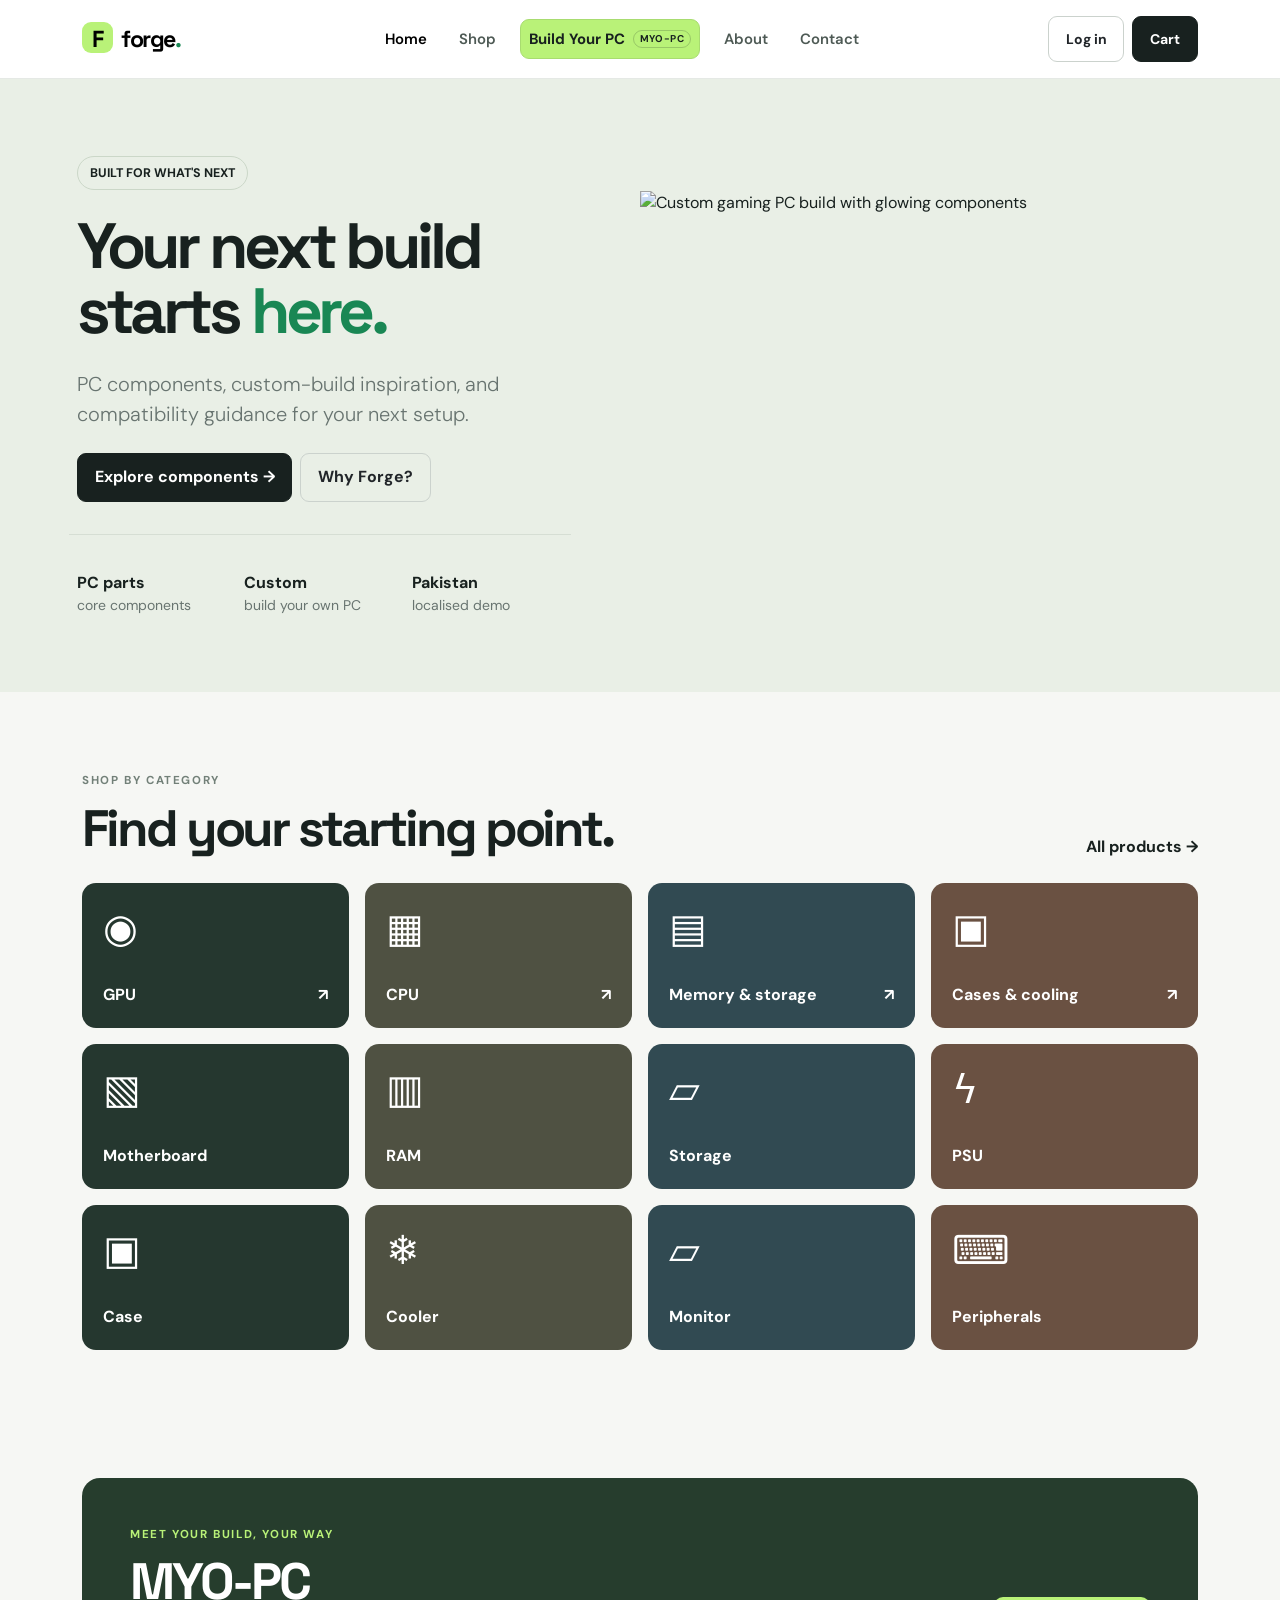
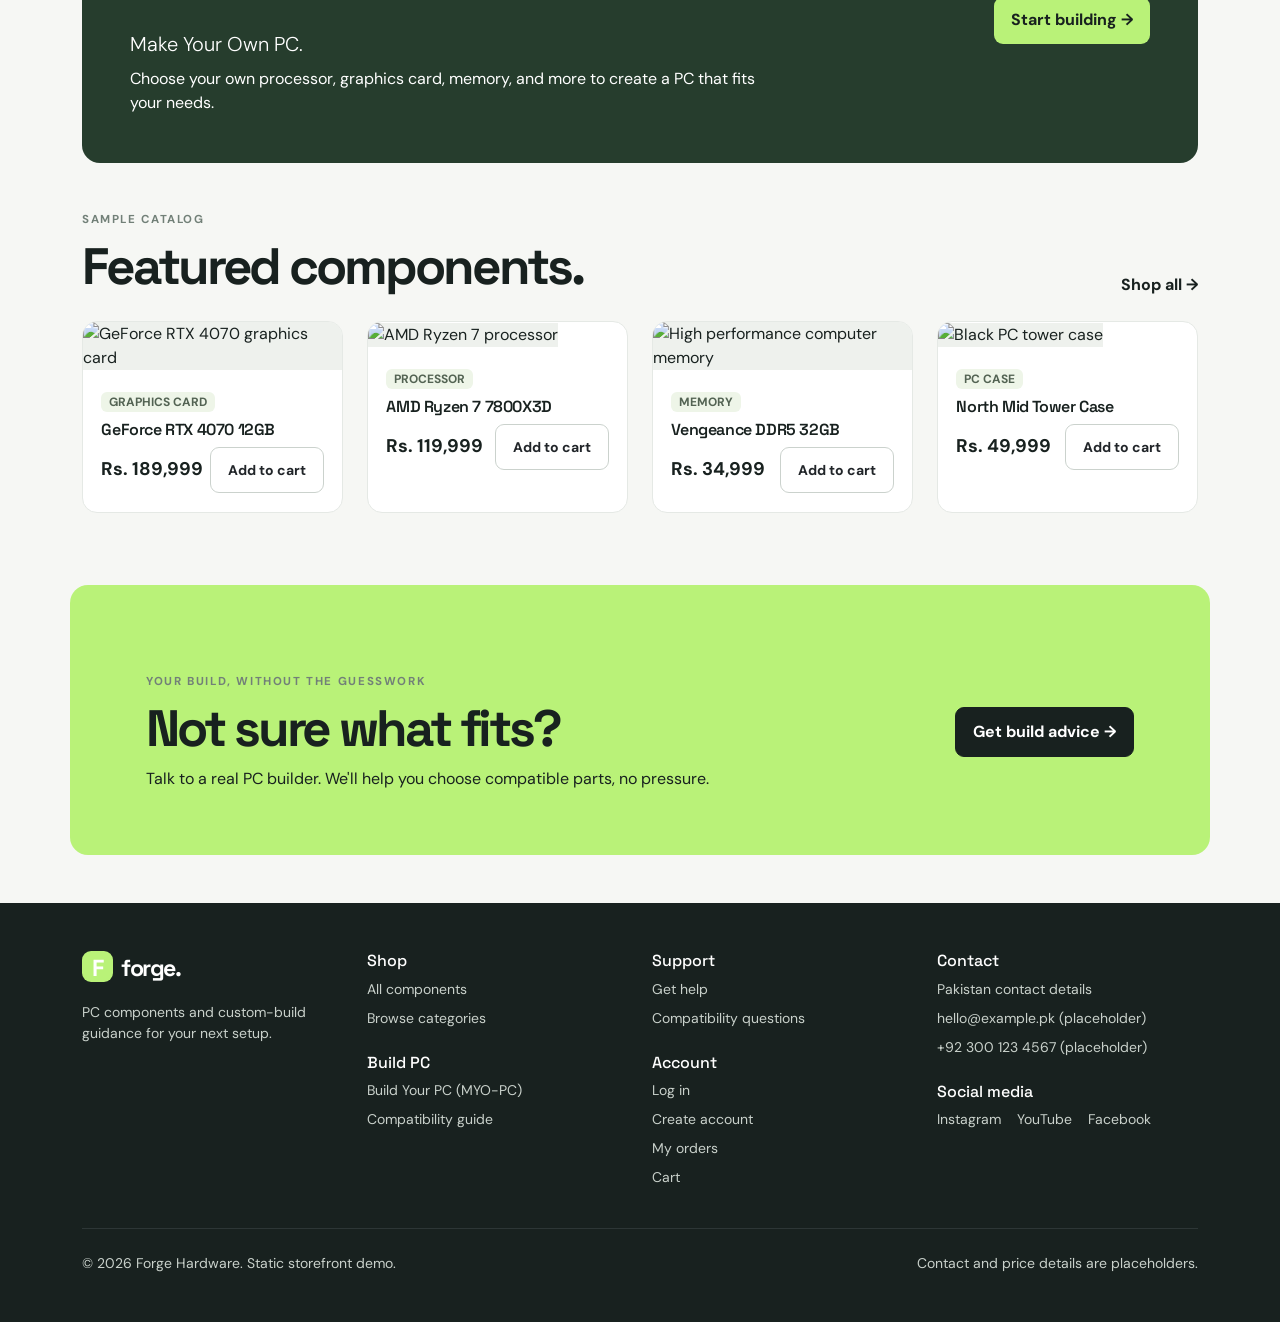
==== index.html @ fdbded04 "Initial commit" ====
<!doctype html>
<html lang="en-PK">
  <head>
    <meta charset="utf-8" />
    <meta name="viewport" content="width=device-width, initial-scale=1" />
    <title>Forge — Build your next</title>
    <link
      href="https://cdn.jsdelivr.net/npm/bootstrap@5.3.3/dist/css/bootstrap.min.css"
      rel="stylesheet"
    />
    <link rel="stylesheet" href="style.css" />
  </head>

  <body>
    <!--    NAVBAR SECTION     -->
    <nav class="navbar navbar-expand-lg sticky-top">
      <div class="container py-2">
        <a class="navbar-brand" href="index.html"
          ><span class="brand-mark">F</span>forge<span class="text-success"
            >.</span
          ></a
        >
        <button
          class="navbar-toggler"
          type="button"
          data-bs-toggle="collapse"
          data-bs-target="#mainNav"
          aria-controls="mainNav"
          aria-expanded="false"
          aria-label="Toggle navigation"
        >
          <span class="navbar-toggler-icon"></span>
        </button>
        <div class="collapse navbar-collapse" id="mainNav">
          <ul class="navbar-nav mx-auto gap-lg-3 align-items-lg-center">
            <li class="nav-item">
              <a class="nav-link active" href="index.html" aria-current="page"
                >Home</a
              >
            </li>
            <li class="nav-item">
              <a class="nav-link" href="products.html">Shop</a>
            </li>
            <li class="nav-item">
              <a class="nav-link builder-nav" href="myo-pc.html"
                ><span>Build Your PC</span
                ><span class="builder-nav-tag">MYO-PC</span></a
              >
            </li>
            <li class="nav-item">
              <a class="nav-link" href="about.html">About</a>
            </li>
            <li class="nav-item">
              <a class="nav-link" href="contact.html">Contact</a>
            </li>
          </ul>
          <div class="d-flex align-items-center gap-2 mt-3 mt-lg-0">
            <a class="btn btn-outline-dark btn-sm" href="login.html">Log in</a>
            <a class="btn btn-dark btn-sm" href="cart.html">Cart</a>
          </div>
        </div>
      </div>
    </nav>

    <!--    MAIN SECTION     -->
    <main>
      <!-- Main content: featured products, categories, and store promotions. -->
      <section class="hero">
        <div class="container-fluid px-0">
          <div class="row g-0 align-items-center">
            <div class="col-lg-6 hero-copy">
              <span class="hero-tag mb-4">BUILT FOR WHAT'S NEXT</span>
              <h1 class="display-title mb-4">
                Your next build<br />starts
                <span class="text-success">here.</span>
              </h1>
              <p class="lead muted mb-4">
                PC components, custom-build inspiration, and compatibility
                guidance for your next setup.
              </p>
              <div class="d-flex gap-2 flex-wrap mb-5">
                <a class="btn btn-dark" href="products.html"
                  >Explore components <span aria-hidden="true">→</span></a
                ><a class="btn btn-outline-dark" href="about.html"
                  >Why Forge?</a
                >
              </div>
              <div class="row stat-line g-3">
                <div class="col-4">
                  <strong>PC parts</strong>
                  <div class="small muted">core components</div>
                </div>
                <div class="col-4">
                  <strong>Custom</strong>
                  <div class="small muted">build your own PC</div>
                </div>
                <div class="col-4">
                  <strong>Pakistan</strong>
                  <div class="small muted">localised demo</div>
                </div>
              </div>
            </div>
            <div class="col-lg-6">
              <img
                class="hero-image"
                src="https://images.unsplash.com/photo-1587202372775-e229f172b9d7?auto=format&fit=crop&w=1500&q=85"
                alt="Custom gaming PC build with glowing components"
              />
            </div>
          </div>
        </div>
      </section>
      <section class="section-space">
        <div class="container">
          <div class="d-flex justify-content-between align-items-end mb-4">
            <div>
              <div class="eyebrow mb-2">SHOP BY CATEGORY</div>
              <h2 class="page-heading mb-0">Find your starting point.</h2>
            </div>
            <a class="d-none d-md-inline fw-bold" href="products.html"
              >All products →</a
            >
          </div>
          <div class="row g-3">
            <div class="col-6 col-lg-3">
              <a class="category-tile" href="products.html#categories"
                ><span class="display-6">◉</span
                ><span class="fw-bold"
                  >GPU <span class="float-end">↗</span></span
                ></a
              >
            </div>
            <div class="col-6 col-lg-3">
              <a class="category-tile" href="products.html#categories"
                ><span class="display-6">▦</span
                ><span class="fw-bold"
                  >CPU <span class="float-end">↗</span></span
                ></a
              >
            </div>
            <div class="col-6 col-lg-3">
              <a class="category-tile" href="products.html#categories"
                ><span class="display-6">▤</span
                ><span class="fw-bold"
                  >Memory & storage <span class="float-end">↗</span></span
                ></a
              >
            </div>
            <div class="col-6 col-lg-3">
              <a class="category-tile" href="products.html#categories"
                ><span class="display-6">▣</span
                ><span class="fw-bold"
                  >Cases & cooling <span class="float-end">↗</span></span
                ></a
              >
            </div>
            <div class="col-6 col-lg-3">
              <a class="category-tile" href="products.html#categories">
                <span class="display-6">▧</span>
                <span class="fw-bold">Motherboard</span>
              </a>
            </div>
            <div class="col-6 col-lg-3">
              <a class="category-tile" href="products.html#categories">
                <span class="display-6">▥</span>
                <span class="fw-bold">RAM</span>
              </a>
            </div>
            <div class="col-6 col-lg-3">
              <a class="category-tile" href="products.html#categories">
                <span class="display-6">▱</span>
                <span class="fw-bold">Storage</span>
              </a>
            </div>
            <div class="col-6 col-lg-3">
              <a class="category-tile" href="products.html#categories">
                <span class="display-6">ϟ</span>
                <span class="fw-bold">PSU</span>
              </a>
            </div>
            <div class="col-6 col-lg-3">
              <a class="category-tile" href="products.html#categories">
                <span class="display-6">▣</span>
                <span class="fw-bold">Case</span>
              </a>
            </div>
            <div class="col-6 col-lg-3">
              <a class="category-tile" href="products.html#categories">
                <span class="display-6">❄</span>
                <span class="fw-bold">Cooler</span>
              </a>
            </div>
            <div class="col-6 col-lg-3">
              <a class="category-tile" href="products.html#categories">
                <span class="display-6">▱</span>
                <span class="fw-bold">Monitor</span>
              </a>
            </div>
            <div class="col-6 col-lg-3">
              <a class="category-tile" href="products.html#categories">
                <span class="display-6">⌨</span>
                <span class="fw-bold">Peripherals</span>
              </a>
            </div>
          </div>
        </div>
      </section>
      <section class="section-tight">
        <div class="container">
          <div class="myo-banner row g-0 align-items-center">
            <div class="col-lg-8 p-4 p-lg-5">
              <span class="eyebrow mb-2 d-block"
                >MEET YOUR BUILD, YOUR WAY</span
              >
              <h2 class="page-heading mb-3">MYO-PC</h2>
              <p class="lead mb-2">Make Your Own PC.</p>
              <p class="mb-0">
                Choose your own processor, graphics card, memory, and more to
                create a PC that fits your needs.
              </p>
            </div>
            <div class="col-lg-4 p-4 p-lg-5 text-lg-end">
              <a class="btn btn-lime" href="myo-pc.html"
                >Start building <span aria-hidden="true">→</span></a
              >
            </div>
          </div>
        </div>
      </section>
      <section class="pb-5">
        <div class="container">
          <div class="d-flex justify-content-between align-items-end mb-4">
            <div>
              <div class="eyebrow mb-2">SAMPLE CATALOG</div>
              <h2 class="page-heading mb-0">Featured components.</h2>
            </div>
            <a class="d-none d-md-inline fw-bold" href="products.html"
              >Shop all →</a
            >
          </div>
          <div class="row g-4">
            <div class="col-sm-6 col-lg-3">
              <article class="product-card">
                <a href="product-details.html"
                  ><img
                    class="product-image"
                    src="https://images.unsplash.com/photo-1591488320449-011701bb6704?auto=format&fit=crop&w=900&q=80"
                    alt="GeForce RTX 4070 graphics card"
                /></a>
                <div class="product-body">
                  <span class="badge badge-soft mb-2">GRAPHICS CARD</span
                  ><a href="product-details.html"
                    ><h3 class="h6 product-title">GeForce RTX 4070 12GB</h3></a
                  >
                  <div
                    class="d-flex justify-content-between align-items-center"
                  >
                    <span class="price">Rs. 189,999</span
                    ><a class="btn btn-sm btn-outline-dark" href="cart.html"
                      >Add to cart</a
                    >
                  </div>
                </div>
              </article>
            </div>
            <div class="col-sm-6 col-lg-3">
              <article class="product-card">
                <a href="product-details.html"
                  ><img
                    class="product-image"
                    src="https://images.unsplash.com/photo-1555617981-dac3880eac6e?auto=format&fit=crop&w=900&q=80"
                    alt="AMD Ryzen 7 processor"
                /></a>
                <div class="product-body">
                  <span class="badge badge-soft mb-2">PROCESSOR</span
                  ><a href="product-details.html"
                    ><h3 class="h6 product-title">AMD Ryzen 7 7800X3D</h3></a
                  >
                  <div
                    class="d-flex justify-content-between align-items-center"
                  >
                    <span class="price">Rs. 119,999</span
                    ><a class="btn btn-sm btn-outline-dark" href="cart.html"
                      >Add to cart</a
                    >
                  </div>
                </div>
              </article>
            </div>
            <div class="col-sm-6 col-lg-3">
              <article class="product-card">
                <a href="product-details.html"
                  ><img
                    class="product-image"
                    src="https://images.unsplash.com/photo-1562976540-1502c2145186?auto=format&fit=crop&w=900&q=80"
                    alt="High performance computer memory"
                /></a>
                <div class="product-body">
                  <span class="badge badge-soft mb-2">MEMORY</span
                  ><a href="product-details.html"
                    ><h3 class="h6 product-title">Vengeance DDR5 32GB</h3></a
                  >
                  <div
                    class="d-flex justify-content-between align-items-center"
                  >
                    <span class="price">Rs. 34,999</span
                    ><a class="btn btn-sm btn-outline-dark" href="cart.html"
                      >Add to cart</a
                    >
                  </div>
                </div>
              </article>
            </div>
            <div class="col-sm-6 col-lg-3">
              <article class="product-card">
                <a href="product-details.html"
                  ><img
                    class="product-image"
                    src="https://images.unsplash.com/photo-1587202372634-32705e3bf49c?auto=format&fit=crop&w=900&q=80"
                    alt="Black PC tower case"
                /></a>
                <div class="product-body">
                  <span class="badge badge-soft mb-2">PC CASE</span
                  ><a href="product-details.html"
                    ><h3 class="h6 product-title">North Mid Tower Case</h3></a
                  >
                  <div
                    class="d-flex justify-content-between align-items-center"
                  >
                    <span class="price">Rs. 49,999</span
                    ><a class="btn btn-sm btn-outline-dark" href="cart.html"
                      >Add to cart</a
                    >
                  </div>
                </div>
              </article>
            </div>
          </div>
        </div>
      </section>
      <section class="section-tight">
        <div class="container">
          <div class="promo-banner row align-items-center g-4">
            <div class="col-lg-8">
              <div class="eyebrow mb-2">YOUR BUILD, WITHOUT THE GUESSWORK</div>
              <h2 class="page-heading mb-2">Not sure what fits?</h2>
              <p class="mb-0">
                Talk to a real PC builder. We'll help you choose compatible
                parts, no pressure.
              </p>
            </div>
            <div class="col-lg-4 text-lg-end">
              <a class="btn btn-dark" href="contact.html">Get build advice →</a>
            </div>
          </div>
        </div>
      </section>
    </main>

    <!--    FOOTER SECTION   -->
    <footer class="footer mt-auto">
      <div class="container py-5">
        <div class="row g-4">
          <div class="col-md-6 col-lg-3">
            <a class="navbar-brand text-white" href="index.html"
              ><span class="brand-mark">F</span>forge.</a
            >
            <p class="small mt-3 mb-0">
              PC components and custom-build guidance for your next setup.
            </p>
          </div>
          <div class="col-6 col-md-6 col-lg-3">
            <h2 class="h6 text-white">Shop</h2>
            <ul class="list-unstyled d-grid gap-2 small">
              <li><a href="products.html">All components</a></li>
              <li><a href="products.html#categories">Browse categories</a></li>
            </ul>
            <h2 class="h6 text-white mt-4">Build PC</h2>
            <ul class="list-unstyled d-grid gap-2 small">
              <li><a href="myo-pc.html">Build Your PC (MYO-PC)</a></li>
              <li>
                <a href="myo-pc.html#compatibility-guide"
                  >Compatibility guide</a
                >
              </li>
            </ul>
          </div>
          <div class="col-6 col-md-6 col-lg-3">
            <h2 class="h6 text-white">Support</h2>
            <ul class="list-unstyled d-grid gap-2 small">
              <li><a href="contact.html">Get help</a></li>
              <li><a href="contact.html">Compatibility questions</a></li>
            </ul>
            <h2 class="h6 text-white mt-4">Account</h2>
            <ul class="list-unstyled d-grid gap-2 small">
              <li><a href="login.html">Log in</a></li>
              <li><a href="signup.html">Create account</a></li>
              <li><a href="orders.html">My orders</a></li>
              <li><a href="cart.html">Cart</a></li>
            </ul>
          </div>
          <div class="col-6 col-md-6 col-lg-3">
            <h2 class="h6 text-white">Contact</h2>
            <ul class="list-unstyled d-grid gap-2 small">
              <li><a href="contact.html">Pakistan contact details</a></li>
              <li>
                <a href="mailto:hello@example.pk"
                  >hello@example.pk (placeholder)</a
                >
              </li>
              <li>
                <a href="tel:+923001234567">+92 300 123 4567 (placeholder)</a>
              </li>
            </ul>
            <h2 class="h6 text-white mt-4">Social media</h2>
            <ul class="list-unstyled d-flex flex-wrap gap-3 small">
              <li>
                <a
                  href="https://www.instagram.com/"
                  target="_blank"
                  rel="noopener noreferrer"
                  >Instagram</a
                >
              </li>
              <li>
                <a
                  href="https://www.youtube.com/"
                  target="_blank"
                  rel="noopener noreferrer"
                  >YouTube</a
                >
              </li>
              <li>
                <a
                  href="https://www.facebook.com/"
                  target="_blank"
                  rel="noopener noreferrer"
                  >Facebook</a
                >
              </li>
            </ul>
          </div>
        </div>
        <hr class="border-secondary my-4" />
        <div class="d-flex justify-content-between flex-wrap gap-2 small">
          <span>&copy; 2026 Forge Hardware. Static storefront demo.</span
          ><span>Contact and price details are placeholders.</span>
        </div>
      </div>
    </footer>
    <script src="https://cdn.jsdelivr.net/npm/bootstrap@5.3.3/dist/js/bootstrap.bundle.min.js"></script>
  </body>
</html>
---- style.css ----
/* Shared design tokens and reusable styles for all storefront pages. */
@import url("https://fonts.googleapis.com/css2?family=DM+Sans:wght@400;500;600;700&family=Space+Grotesk:wght@500;600;700&display=swap");

:root {
  --ink: #18211f;
  --muted: #687470;
  --paper: #f6f7f4;
  --line: #e5e9e5;
  --green: #b9f278;
  --green-dark: #263d2d;
}

* {
  box-sizing: border-box;
}
body {
  background: var(--paper);
  color: var(--ink);
  font-family: "DM Sans", sans-serif;
}
h1,
h2,
h3,
h4,
h5,
.brand-name {
  font-family: "Space Grotesk", sans-serif;
}
a {
  color: inherit;
  text-decoration: none;
}
.navbar {
  background: #fff;
  border-bottom: 1px solid var(--line);
}
.navbar-brand {
  font-family: "Space Grotesk", sans-serif;
  font-weight: 700;
  letter-spacing: -0.06em;
  font-size: 1.45rem;
}
.brand-mark {
  display: inline-grid;
  place-items: center;
  width: 31px;
  height: 31px;
  margin-right: 8px;
  border-radius: 9px;
  background: var(--green);
  letter-spacing: 0;
}
.nav-link {
  color: #4e5a55;
  font-weight: 600;
  font-size: 0.93rem;
}
.nav-link:hover,
.nav-link.active {
  color: #111b16;
}
.builder-nav {
  display: inline-flex;
  align-items: center;
  gap: 0.45rem;
  border: 1px solid #a8dc70;
  border-radius: 9px;
  background: var(--green);
  color: var(--ink);
  font-weight: 700;
}
.builder-nav:hover,
.builder-nav.active {
  background: #a9e968;
  color: var(--ink);
}
.builder-nav-tag {
  border: 1px solid rgba(24, 33, 31, 0.2);
  border-radius: 20px;
  padding: 0.05rem 0.38rem;
  font-size: 0.62rem;
  letter-spacing: 0.04em;
}
.btn {
  border-radius: 9px;
  font-weight: 700;
  padding: 0.72rem 1.05rem;
}
.btn-dark {
  background: var(--ink);
  border-color: var(--ink);
}
.btn-dark:hover {
  background: #2d3b35;
  border-color: #2d3b35;
}
.btn-lime {
  background: var(--green);
  color: var(--ink);
  border: 0;
}
.btn-lime:hover {
  background: #a9e968;
  color: var(--ink);
}
.btn-outline-dark {
  border-color: #cbd2cd;
}
.eyebrow {
  text-transform: uppercase;
  letter-spacing: 0.14em;
  font-size: 0.72rem;
  font-weight: 700;
  color: #728078;
}
.display-title {
  font-size: clamp(2.5rem, 5vw, 4.6rem);
  line-height: 1.02;
  letter-spacing: -0.065em;
  font-weight: 700;
}
.page-heading {
  font-size: clamp(2.15rem, 4vw, 3.5rem);
  letter-spacing: -0.06em;
  font-weight: 700;
}
.hero {
  background: #e9efe6;
  overflow: hidden;
}
.hero-copy {
  padding: clamp(2.5rem, 6vw, 5.8rem);
}
.hero-image {
  width: 100%;
  height: 100%;
  min-height: 390px;
  object-fit: cover;
}
.hero-tag {
  display: inline-block;
  border: 1px solid #cbd7c8;
  border-radius: 30px;
  padding: 0.42rem 0.75rem;
  font-size: 0.78rem;
  font-weight: 700;
}
.stat-line {
  border-top: 1px solid #d6ded4;
  padding-top: 1.25rem;
}
.section-space {
  padding-top: 5rem;
  padding-bottom: 5rem;
}
.section-tight {
  padding-top: 3rem;
  padding-bottom: 3rem;
}
.product-card,
.surface-card {
  background: #fff;
  border: 1px solid var(--line);
  border-radius: 15px;
  overflow: hidden;
  height: 100%;
}
.product-image {
  width: 100%;
  aspect-ratio: 1.28 / 1;
  object-fit: cover;
  background: #eef1ed;
}
.product-body {
  padding: 1.15rem;
}
.product-title {
  font-family: "Space Grotesk", sans-serif;
  font-weight: 600;
  letter-spacing: -0.025em;
}
.price {
  font-weight: 700;
  font-size: 1.15rem;
}
.old-price {
  color: #8b9690;
  text-decoration: line-through;
  font-size: 0.88rem;
}
.badge-soft {
  color: #536353;
  background: #eef5e8;
  font-weight: 700;
}
.category-tile {
  min-height: 145px;
  padding: 1.3rem;
  border-radius: 14px;
  color: #fff;
  background: #25372f;
  display: flex;
  flex-direction: column;
  justify-content: space-between;
}
.category-tile:hover {
  color: var(--green);
  transform: translateY(-2px);
  transition:
    transform 160ms ease,
    color 160ms ease;
}
.category-chip {
  display: inline-flex;
  align-items: center;
  border: 1px solid var(--line);
  border-radius: 999px;
  background: #fff;
  padding: 0.4rem 0.75rem;
  color: #44514a;
  font-size: 0.85rem;
  font-weight: 600;
}
.filter-panel {
  border: 1px solid var(--line);
  border-radius: 14px;
  background: #fff;
  padding: 1.1rem;
}
.row.g-3 > div:nth-child(4n + 2) .category-tile {
  background: #4f5142;
}
.row.g-3 > div:nth-child(4n + 3) .category-tile {
  background: #314a52;
}
.row.g-3 > div:nth-child(4n) .category-tile {
  background: #6a5142;
}
.promo-banner {
  background: var(--green);
  border-radius: 18px;
  padding: clamp(2rem, 5vw, 4rem);
}
.myo-banner {
  overflow: hidden;
  border-radius: 18px;
  color: #fff;
  background: var(--green-dark);
}
.myo-banner .eyebrow {
  color: var(--green);
}
.builder-card {
  padding: 1.5rem;
  border: 1px solid var(--line);
  border-radius: 14px;
  background: #fff;
}
.builder-number {
  display: grid;
  flex: 0 0 42px;
  width: 42px;
  height: 42px;
  place-items: center;
  border-radius: 12px;
  background: #eef5e8;
  color: var(--green-dark);
  font-weight: 700;
}
.builder-summary {
  position: static;
}
.builder-status {
  border: 1px solid var(--line);
  border-radius: 10px;
  background: #f7f8f5;
  padding: 0.85rem;
}
.compatibility-pair {
  display: flex;
  justify-content: space-between;
  align-items: center;
  gap: 0.5rem;
  border: 1px solid var(--line);
  border-radius: 8px;
  background: #fff;
  padding: 0.55rem 0.65rem;
}
.compatibility-pair span {
  color: #56763b;
  font-weight: 700;
}
.build-benefit {
  display: flex;
  align-items: center;
  gap: 0.85rem;
  margin: 1.25rem 0;
}
.footer {
  background: #18211f;
  color: #c9d1cb;
}
.footer a {
  color: #c9d1cb;
}
.footer a:hover {
  color: var(--green);
}
.form-control,
.form-select {
  min-height: 48px;
  border-color: #dce2dd;
  border-radius: 8px;
}
.form-control:focus,
.form-select:focus {
  border-color: #829d78;
  box-shadow: 0 0 0 0.2rem rgba(185, 242, 120, 0.24);
}
.form-label {
  font-weight: 600;
  font-size: 0.9rem;
}
.content-card {
  background: #fff;
  border: 1px solid var(--line);
  border-radius: 14px;
  padding: clamp(1.25rem, 3vw, 2rem);
}
.muted {
  color: var(--muted);
}
.icon-box {
  width: 44px;
  height: 44px;
  display: grid;
  place-items: center;
  background: #eef5e8;
  border-radius: 12px;
  font-size: 1.15rem;
}
.team-photo {
  width: 100%;
  aspect-ratio: 1 / 1;
  object-fit: cover;
  border-radius: 13px;
}
.details-image {
  width: 100%;
  aspect-ratio: 1 / 0.84;
  object-fit: cover;
  border-radius: 15px;
  background: #eef1ed;
}
.checkout-step {
  color: #77817b;
  font-size: 0.88rem;
  font-weight: 700;
}
.checkout-step.current {
  color: var(--ink);
}
.order-total {
  font-family: "Space Grotesk", sans-serif;
  font-size: 1.5rem;
  font-weight: 700;
}
.map-panel {
  min-height: 250px;
  border-radius: 14px;
  background: linear-gradient(135deg, #dce8d9, #eef0e5);
  display: grid;
  place-items: center;
  text-align: center;
}
.table > :not(caption) > * > * {
  padding: 1rem 0.75rem;
}
a:focus-visible,
button:focus-visible,
input:focus-visible,
select:focus-visible,
textarea:focus-visible {
  outline: 3px solid #71994c;
  outline-offset: 2px;
}
@media (max-width: 767px) {
  .hero-image {
    min-height: 270px;
  }
  .section-space {
    padding-top: 3.5rem;
    padding-bottom: 3.5rem;
  }
  .hero-copy {
    padding: 2.25rem 1.25rem;
  }
  .product-body .d-flex.gap-2 {
    flex-wrap: wrap;
  }
}
@media (max-width: 575px) {
  .page-heading {
    overflow-wrap: anywhere;
  }
  .checkout-step {
    font-size: 0.75rem;
  }
  .content-card,
  .builder-card {
    padding: 1rem;
  }
}
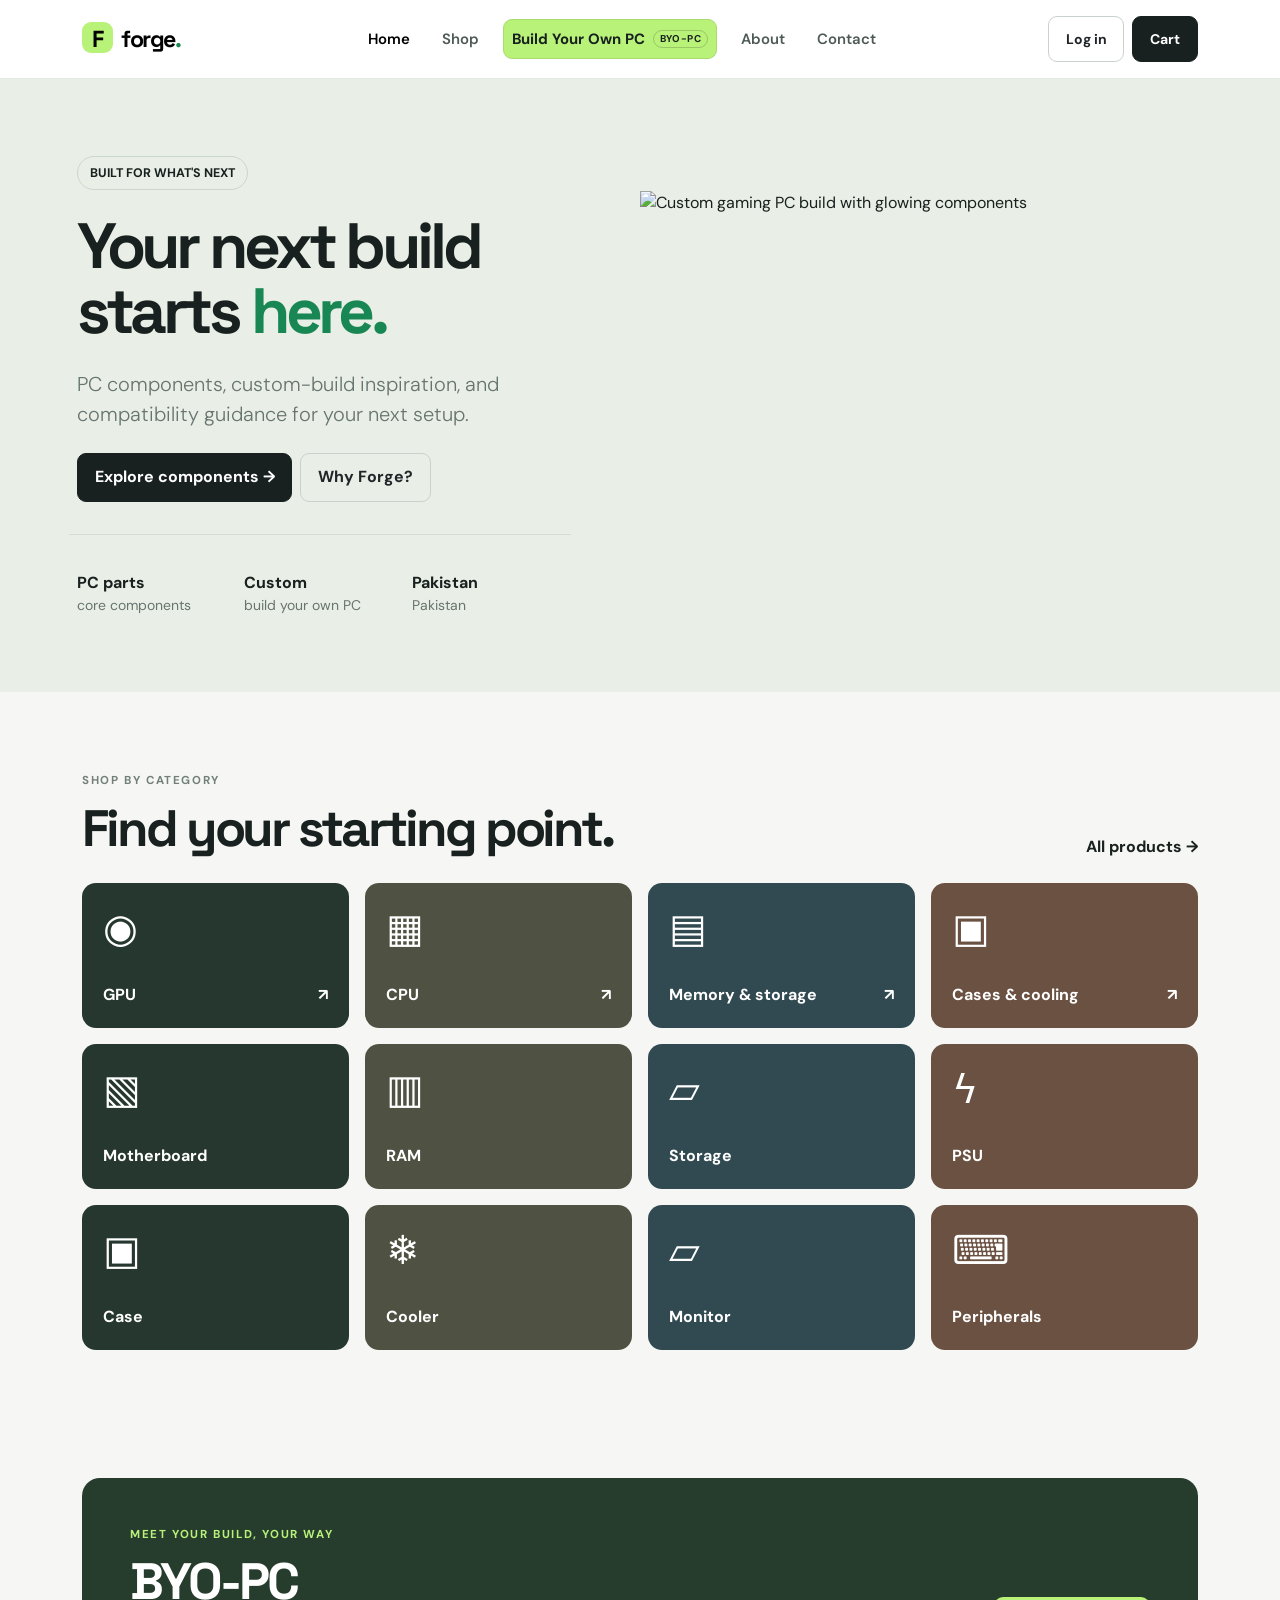
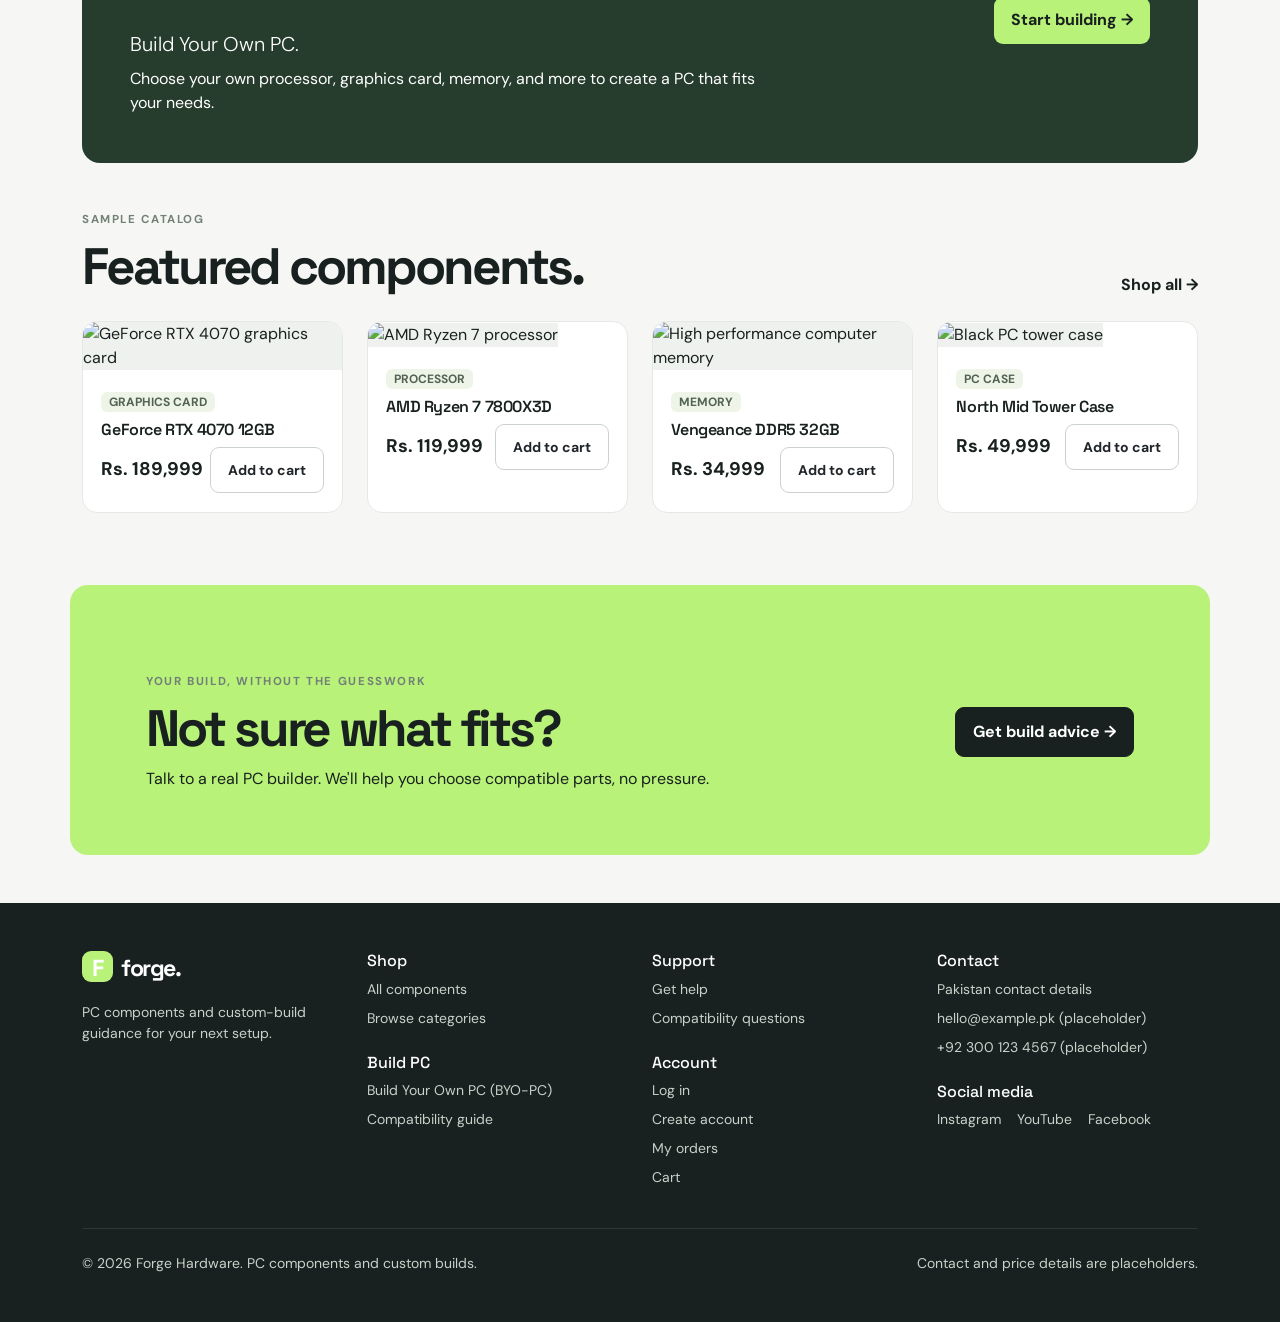
==== commit 4bf34efa: "Consistency & delete demo" ====
--- a/index.html
+++ b/index.html
@@ -42,9 +42,9 @@
               <a class="nav-link" href="products.html">Shop</a>
             </li>
             <li class="nav-item">
-              <a class="nav-link builder-nav" href="myo-pc.html"
-                ><span>Build Your PC</span
-                ><span class="builder-nav-tag">MYO-PC</span></a
+              <a class="nav-link builder-nav" href="byo-pc.html"
+                ><span>Build Your Own PC</span
+                ><span class="builder-nav-tag">BYO-PC</span></a
               >
             </li>
             <li class="nav-item">
@@ -96,7 +96,7 @@
                 </div>
                 <div class="col-4">
                   <strong>Pakistan</strong>
-                  <div class="small muted">localised demo</div>
+                  <div class="small muted">Pakistan</div>
                 </div>
               </div>
             </div>
@@ -207,20 +207,20 @@
       </section>
       <section class="section-tight">
         <div class="container">
-          <div class="myo-banner row g-0 align-items-center">
+          <div class="byo-banner row g-0 align-items-center">
             <div class="col-lg-8 p-4 p-lg-5">
               <span class="eyebrow mb-2 d-block"
                 >MEET YOUR BUILD, YOUR WAY</span
               >
-              <h2 class="page-heading mb-3">MYO-PC</h2>
-              <p class="lead mb-2">Make Your Own PC.</p>
+              <h2 class="page-heading mb-3">BYO-PC</h2>
+              <p class="lead mb-2">Build Your Own PC.</p>
               <p class="mb-0">
                 Choose your own processor, graphics card, memory, and more to
                 create a PC that fits your needs.
               </p>
             </div>
             <div class="col-lg-4 p-4 p-lg-5 text-lg-end">
-              <a class="btn btn-lime" href="myo-pc.html"
+              <a class="btn btn-lime" href="byo-pc.html"
                 >Start building <span aria-hidden="true">→</span></a
               >
             </div>
@@ -377,9 +377,9 @@
             </ul>
             <h2 class="h6 text-white mt-4">Build PC</h2>
             <ul class="list-unstyled d-grid gap-2 small">
-              <li><a href="myo-pc.html">Build Your PC (MYO-PC)</a></li>
-              <li>
-                <a href="myo-pc.html#compatibility-guide"
+              <li><a href="byo-pc.html">Build Your Own PC (BYO-PC)</a></li>
+              <li>
+                <a href="byo-pc.html#compatibility-guide"
                   >Compatibility guide</a
                 >
               </li>
@@ -443,7 +443,8 @@
         </div>
         <hr class="border-secondary my-4" />
         <div class="d-flex justify-content-between flex-wrap gap-2 small">
-          <span>&copy; 2026 Forge Hardware. Static storefront demo.</span
+          <span
+            >&copy; 2026 Forge Hardware. PC components and custom builds.</span
           ><span>Contact and price details are placeholders.</span>
         </div>
       </div>
--- a/style.css
+++ b/style.css
@@ -241,13 +241,13 @@
   border-radius: 18px;
   padding: clamp(2rem, 5vw, 4rem);
 }
-.myo-banner {
+.byo-banner {
   overflow: hidden;
   border-radius: 18px;
   color: #fff;
   background: var(--green-dark);
 }
-.myo-banner .eyebrow {
+.byo-banner .eyebrow {
   color: var(--green);
 }
 .builder-card {
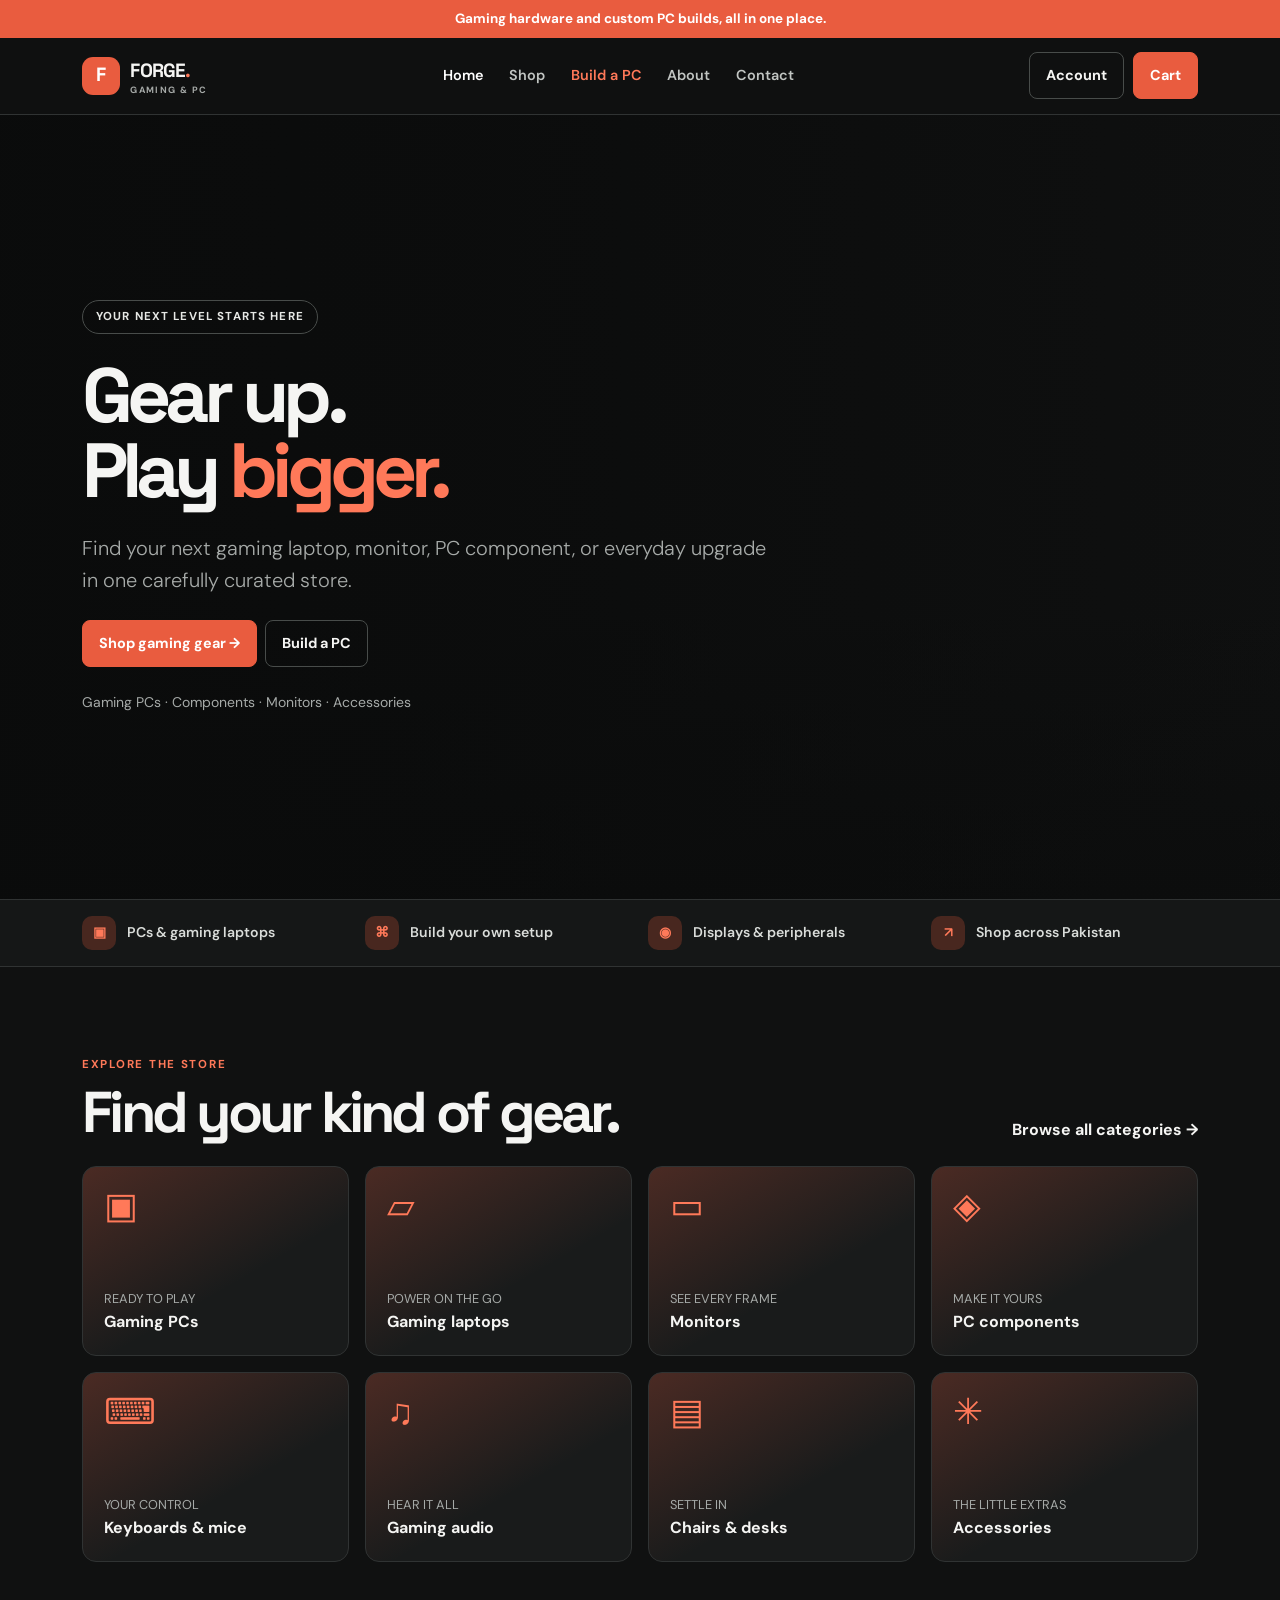
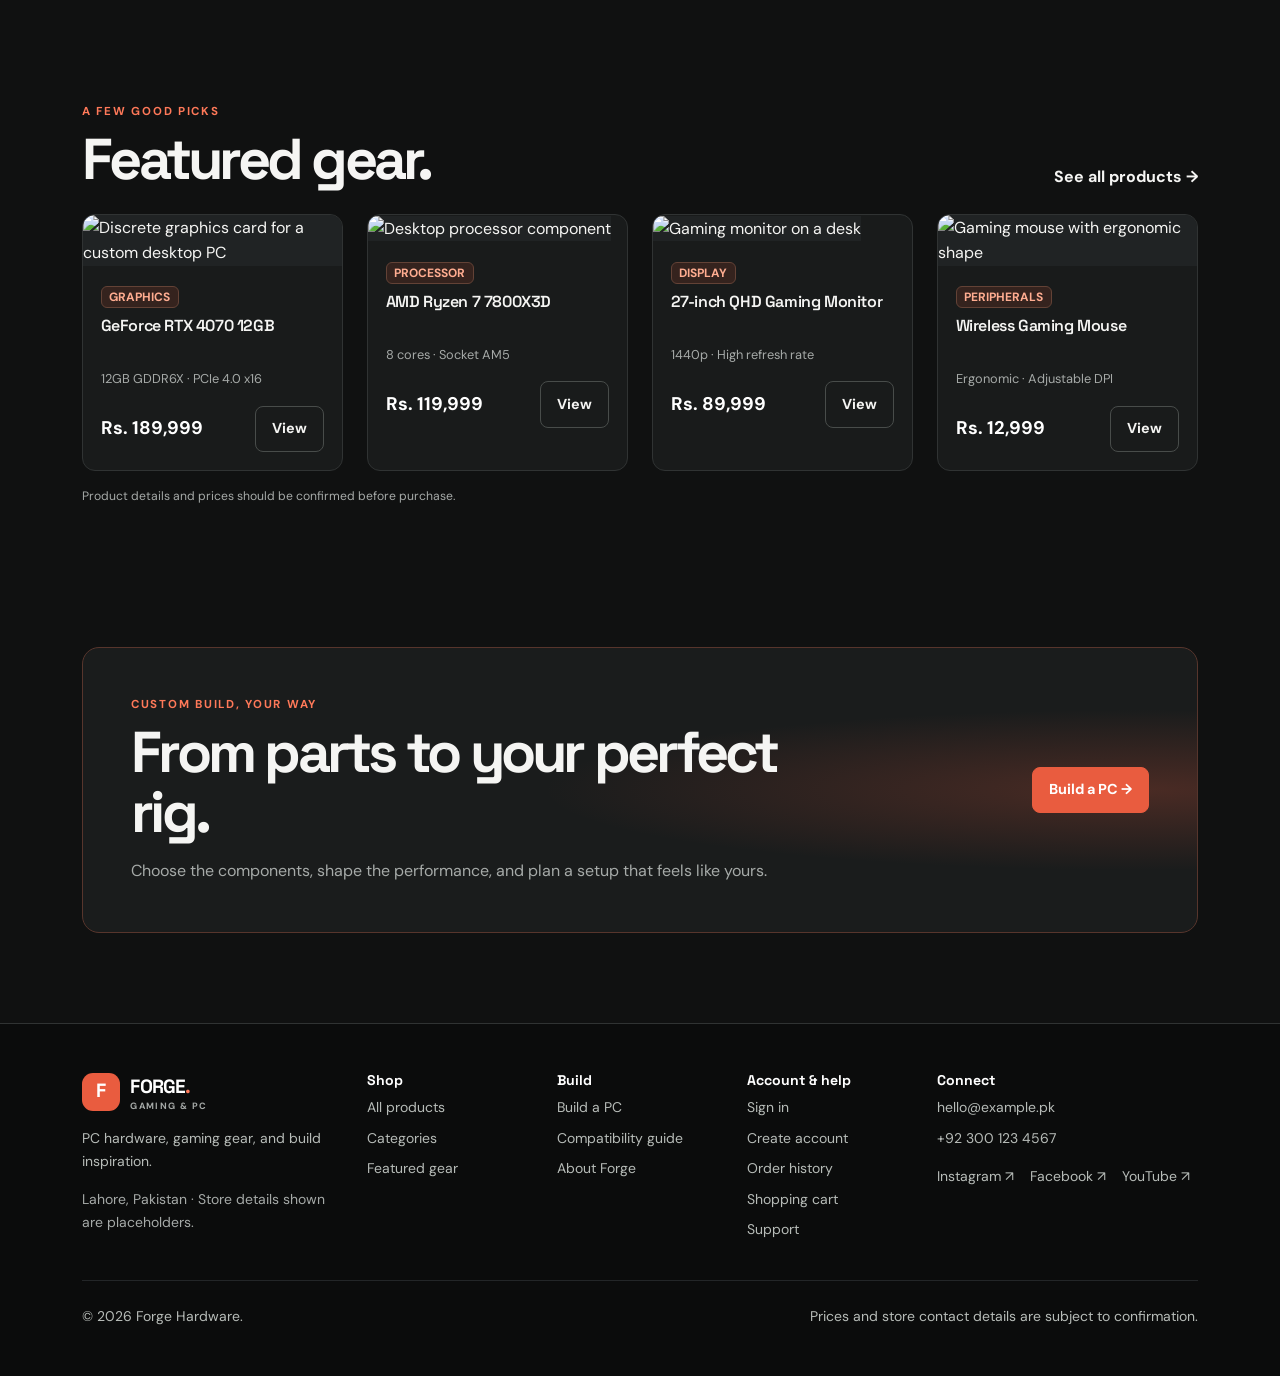
==== commit 63206d54: "Dark interface" ====
--- a/index.html
+++ b/index.html
@@ -3,261 +3,246 @@
   <head>
     <meta charset="utf-8" />
     <meta name="viewport" content="width=device-width, initial-scale=1" />
-    <title>Forge — Build your next</title>
+    <meta
+      name="description"
+      content="Explore gaming PCs, laptops, monitors, PC components, and accessories at Forge."
+    />
+    <title>Forge Gaming & PC — Gear up for your next level</title>
     <link
       href="https://cdn.jsdelivr.net/npm/bootstrap@5.3.3/dist/css/bootstrap.min.css"
       rel="stylesheet"
     />
     <link rel="stylesheet" href="style.css" />
   </head>
-
   <body>
-    <!--    NAVBAR SECTION     -->
-    <nav class="navbar navbar-expand-lg sticky-top">
-      <div class="container py-2">
-        <a class="navbar-brand" href="index.html"
-          ><span class="brand-mark">F</span>forge<span class="text-success"
-            >.</span
-          ></a
-        >
-        <button
-          class="navbar-toggler"
-          type="button"
-          data-bs-toggle="collapse"
-          data-bs-target="#mainNav"
-          aria-controls="mainNav"
-          aria-expanded="false"
-          aria-label="Toggle navigation"
-        >
-          <span class="navbar-toggler-icon"></span>
-        </button>
-        <div class="collapse navbar-collapse" id="mainNav">
-          <ul class="navbar-nav mx-auto gap-lg-3 align-items-lg-center">
-            <li class="nav-item">
-              <a class="nav-link active" href="index.html" aria-current="page"
-                >Home</a
-              >
-            </li>
-            <li class="nav-item">
-              <a class="nav-link" href="products.html">Shop</a>
-            </li>
-            <li class="nav-item">
-              <a class="nav-link builder-nav" href="byo-pc.html"
-                ><span>Build Your Own PC</span
-                ><span class="builder-nav-tag">BYO-PC</span></a
-              >
-            </li>
-            <li class="nav-item">
-              <a class="nav-link" href="about.html">About</a>
-            </li>
-            <li class="nav-item">
-              <a class="nav-link" href="contact.html">Contact</a>
-            </li>
-          </ul>
-          <div class="d-flex align-items-center gap-2 mt-3 mt-lg-0">
-            <a class="btn btn-outline-dark btn-sm" href="login.html">Log in</a>
-            <a class="btn btn-dark btn-sm" href="cart.html">Cart</a>
-          </div>
-        </div>
+    <div class="promo-strip text-center py-2">
+      Gaming hardware and custom PC builds, all in one place.
+    </div>
+    <nav class="site-nav">
+      <div class="container nav-wrap">
+        <a class="navbar-brand" href="index.html" aria-label="Forge home">
+          <span class="brand-mark">F</span>
+          <span
+            >FORGE<span class="text-accent">.</span
+            ><span class="brand-caption">Gaming & PC</span></span
+          >
+        </a>
+        <div class="desktop-links" aria-label="Main navigation">
+          <a
+            class="site-link active"
+            href="index.html"
+            aria-current="page"
+            >Home</a
+          >
+          <a class="site-link" href="products.html">Shop</a>
+          <a class="site-link site-link-builder" href="byo-pc.html"
+            >Build a PC</a
+          >
+          <a class="site-link" href="about.html">About</a>
+          <a class="site-link" href="contact.html">Contact</a>
+        </div>
+        <div class="nav-actions">
+          <a class="btn btn-quiet btn-sm" href="login.html">Account</a>
+          <a class="btn btn-accent btn-sm" href="cart.html">Cart</a>
+        </div>
+        <details class="mobile-menu">
+          <summary class="btn btn-quiet btn-sm">
+            <span aria-hidden="true">☰</span> Menu
+          </summary>
+          <div class="mobile-menu-panel" aria-label="Mobile navigation">
+            <a class="site-link active" href="index.html" aria-current="page"
+              >Home</a
+            >
+            <a class="site-link" href="products.html">Shop</a>
+            <a class="site-link site-link-builder" href="byo-pc.html"
+              >Build a PC</a
+            >
+            <a class="site-link" href="about.html">About</a>
+            <a class="site-link" href="contact.html">Contact</a>
+            <a class="site-link" href="login.html">Account</a>
+            <a class="site-link" href="cart.html">Shopping cart</a>
+            <a class="site-link" href="orders.html">Order history</a>
+          </div>
+        </details>
       </div>
     </nav>
 
-    <!--    MAIN SECTION     -->
     <main>
-      <!-- Main content: featured products, categories, and store promotions. -->
+      <!-- Homepage sections introduce the store, categories, and featured gear. -->
       <section class="hero">
-        <div class="container-fluid px-0">
-          <div class="row g-0 align-items-center">
-            <div class="col-lg-6 hero-copy">
-              <span class="hero-tag mb-4">BUILT FOR WHAT'S NEXT</span>
+        <div class="container hero-content">
+          <div class="hero-copy">
+              <span class="hero-tag mb-4">YOUR NEXT LEVEL STARTS HERE</span>
               <h1 class="display-title mb-4">
-                Your next build<br />starts
-                <span class="text-success">here.</span>
+                Gear up.<br />Play <span class="text-accent">bigger.</span>
               </h1>
               <p class="lead muted mb-4">
-                PC components, custom-build inspiration, and compatibility
-                guidance for your next setup.
+                Find your next gaming laptop, monitor, PC component, or
+                everyday upgrade in one carefully curated store.
               </p>
-              <div class="d-flex gap-2 flex-wrap mb-5">
-                <a class="btn btn-dark" href="products.html"
-                  >Explore components <span aria-hidden="true">→</span></a
-                ><a class="btn btn-outline-dark" href="about.html"
-                  >Why Forge?</a
+              <div class="d-flex flex-wrap gap-2">
+                <a class="btn btn-accent" href="products.html"
+                  >Shop gaming gear <span aria-hidden="true">→</span></a
                 >
+                <a class="btn btn-quiet" href="byo-pc.html">Build a PC</a>
               </div>
-              <div class="row stat-line g-3">
-                <div class="col-4">
-                  <strong>PC parts</strong>
-                  <div class="small muted">core components</div>
-                </div>
-                <div class="col-4">
-                  <strong>Custom</strong>
-                  <div class="small muted">build your own PC</div>
-                </div>
-                <div class="col-4">
-                  <strong>Pakistan</strong>
-                  <div class="small muted">Pakistan</div>
-                </div>
+              <p class="small muted mt-4 mb-0">
+                Gaming PCs · Components · Monitors · Accessories
+              </p>
+          </div>
+        </div>
+      </section>
+
+      <section class="trust-strip py-3">
+        <div class="container">
+          <div class="row g-3">
+            <div class="col-6 col-lg-3">
+              <div class="trust-item">
+                <span class="trust-icon" aria-hidden="true">▣</span>
+                <span>PCs & gaming laptops</span>
               </div>
             </div>
-            <div class="col-lg-6">
-              <img
-                class="hero-image"
-                src="https://images.unsplash.com/photo-1587202372775-e229f172b9d7?auto=format&fit=crop&w=1500&q=85"
-                alt="Custom gaming PC build with glowing components"
-              />
+            <div class="col-6 col-lg-3">
+              <div class="trust-item">
+                <span class="trust-icon" aria-hidden="true">⌘</span>
+                <span>Build your own setup</span>
+              </div>
+            </div>
+            <div class="col-6 col-lg-3">
+              <div class="trust-item">
+                <span class="trust-icon" aria-hidden="true">◉</span>
+                <span>Displays & peripherals</span>
+              </div>
+            </div>
+            <div class="col-6 col-lg-3">
+              <div class="trust-item">
+                <span class="trust-icon" aria-hidden="true">↗</span>
+                <span>Shop across Pakistan</span>
+              </div>
             </div>
           </div>
         </div>
       </section>
+
       <section class="section-space">
         <div class="container">
-          <div class="d-flex justify-content-between align-items-end mb-4">
+          <div class="section-heading">
             <div>
-              <div class="eyebrow mb-2">SHOP BY CATEGORY</div>
-              <h2 class="page-heading mb-0">Find your starting point.</h2>
-            </div>
-            <a class="d-none d-md-inline fw-bold" href="products.html"
-              >All products →</a
+              <div class="eyebrow mb-2">EXPLORE THE STORE</div>
+              <h2 class="page-heading mb-0">Find your kind of gear.</h2>
+            </div>
+            <a class="fw-bold" href="products.html#gaming-pcs"
+              >Browse all categories <span aria-hidden="true">→</span></a
             >
           </div>
           <div class="row g-3">
             <div class="col-6 col-lg-3">
-              <a class="category-tile" href="products.html#categories"
-                ><span class="display-6">◉</span
-                ><span class="fw-bold"
-                  >GPU <span class="float-end">↗</span></span
-                ></a
-              >
-            </div>
-            <div class="col-6 col-lg-3">
-              <a class="category-tile" href="products.html#categories"
-                ><span class="display-6">▦</span
-                ><span class="fw-bold"
-                  >CPU <span class="float-end">↗</span></span
-                ></a
-              >
-            </div>
-            <div class="col-6 col-lg-3">
-              <a class="category-tile" href="products.html#categories"
-                ><span class="display-6">▤</span
-                ><span class="fw-bold"
-                  >Memory & storage <span class="float-end">↗</span></span
-                ></a
-              >
-            </div>
-            <div class="col-6 col-lg-3">
-              <a class="category-tile" href="products.html#categories"
-                ><span class="display-6">▣</span
-                ><span class="fw-bold"
-                  >Cases & cooling <span class="float-end">↗</span></span
-                ></a
-              >
-            </div>
-            <div class="col-6 col-lg-3">
-              <a class="category-tile" href="products.html#categories">
-                <span class="display-6">▧</span>
-                <span class="fw-bold">Motherboard</span>
-              </a>
-            </div>
-            <div class="col-6 col-lg-3">
-              <a class="category-tile" href="products.html#categories">
-                <span class="display-6">▥</span>
-                <span class="fw-bold">RAM</span>
-              </a>
-            </div>
-            <div class="col-6 col-lg-3">
-              <a class="category-tile" href="products.html#categories">
-                <span class="display-6">▱</span>
-                <span class="fw-bold">Storage</span>
-              </a>
-            </div>
-            <div class="col-6 col-lg-3">
-              <a class="category-tile" href="products.html#categories">
-                <span class="display-6">ϟ</span>
-                <span class="fw-bold">PSU</span>
-              </a>
-            </div>
-            <div class="col-6 col-lg-3">
-              <a class="category-tile" href="products.html#categories">
-                <span class="display-6">▣</span>
-                <span class="fw-bold">Case</span>
-              </a>
-            </div>
-            <div class="col-6 col-lg-3">
-              <a class="category-tile" href="products.html#categories">
-                <span class="display-6">❄</span>
-                <span class="fw-bold">Cooler</span>
-              </a>
-            </div>
-            <div class="col-6 col-lg-3">
-              <a class="category-tile" href="products.html#categories">
-                <span class="display-6">▱</span>
-                <span class="fw-bold">Monitor</span>
-              </a>
-            </div>
-            <div class="col-6 col-lg-3">
-              <a class="category-tile" href="products.html#categories">
-                <span class="display-6">⌨</span>
-                <span class="fw-bold">Peripherals</span>
+              <a class="category-tile" href="products.html#gaming-pcs">
+                <span class="category-icon" aria-hidden="true">▣</span>
+                <span>
+                  <span class="d-block product-meta">READY TO PLAY</span>
+                  <strong>Gaming PCs</strong>
+                </span>
+              </a>
+            </div>
+            <div class="col-6 col-lg-3">
+              <a class="category-tile" href="products.html#laptops">
+                <span class="category-icon" aria-hidden="true">▱</span>
+                <span>
+                  <span class="d-block product-meta">POWER ON THE GO</span>
+                  <strong>Gaming laptops</strong>
+                </span>
+              </a>
+            </div>
+            <div class="col-6 col-lg-3">
+              <a class="category-tile" href="products.html#monitors">
+                <span class="category-icon" aria-hidden="true">▭</span>
+                <span>
+                  <span class="d-block product-meta">SEE EVERY FRAME</span>
+                  <strong>Monitors</strong>
+                </span>
+              </a>
+            </div>
+            <div class="col-6 col-lg-3">
+              <a class="category-tile" href="products.html#components">
+                <span class="category-icon" aria-hidden="true">◈</span>
+                <span>
+                  <span class="d-block product-meta">MAKE IT YOURS</span>
+                  <strong>PC components</strong>
+                </span>
+              </a>
+            </div>
+            <div class="col-6 col-lg-3">
+              <a class="category-tile" href="products.html#peripherals">
+                <span class="category-icon" aria-hidden="true">⌨</span>
+                <span>
+                  <span class="d-block product-meta">YOUR CONTROL</span>
+                  <strong>Keyboards & mice</strong>
+                </span>
+              </a>
+            </div>
+            <div class="col-6 col-lg-3">
+              <a class="category-tile" href="products.html#audio">
+                <span class="category-icon" aria-hidden="true">♫</span>
+                <span>
+                  <span class="d-block product-meta">HEAR IT ALL</span>
+                  <strong>Gaming audio</strong>
+                </span>
+              </a>
+            </div>
+            <div class="col-6 col-lg-3">
+              <a class="category-tile" href="products.html#chairs">
+                <span class="category-icon" aria-hidden="true">▤</span>
+                <span>
+                  <span class="d-block product-meta">SETTLE IN</span>
+                  <strong>Chairs & desks</strong>
+                </span>
+              </a>
+            </div>
+            <div class="col-6 col-lg-3">
+              <a class="category-tile" href="products.html#accessories">
+                <span class="category-icon" aria-hidden="true">✳</span>
+                <span>
+                  <span class="d-block product-meta">THE LITTLE EXTRAS</span>
+                  <strong>Accessories</strong>
+                </span>
               </a>
             </div>
           </div>
         </div>
       </section>
-      <section class="section-tight">
+
+      <section class="section-tight" id="featured">
         <div class="container">
-          <div class="byo-banner row g-0 align-items-center">
-            <div class="col-lg-8 p-4 p-lg-5">
-              <span class="eyebrow mb-2 d-block"
-                >MEET YOUR BUILD, YOUR WAY</span
-              >
-              <h2 class="page-heading mb-3">BYO-PC</h2>
-              <p class="lead mb-2">Build Your Own PC.</p>
-              <p class="mb-0">
-                Choose your own processor, graphics card, memory, and more to
-                create a PC that fits your needs.
-              </p>
-            </div>
-            <div class="col-lg-4 p-4 p-lg-5 text-lg-end">
-              <a class="btn btn-lime" href="byo-pc.html"
-                >Start building <span aria-hidden="true">→</span></a
-              >
-            </div>
-          </div>
-        </div>
-      </section>
-      <section class="pb-5">
-        <div class="container">
-          <div class="d-flex justify-content-between align-items-end mb-4">
+          <div class="section-heading">
             <div>
-              <div class="eyebrow mb-2">SAMPLE CATALOG</div>
-              <h2 class="page-heading mb-0">Featured components.</h2>
-            </div>
-            <a class="d-none d-md-inline fw-bold" href="products.html"
-              >Shop all →</a
+              <div class="eyebrow mb-2">A FEW GOOD PICKS</div>
+              <h2 class="page-heading mb-0">Featured gear.</h2>
+            </div>
+            <a class="fw-bold" href="products.html"
+              >See all products <span aria-hidden="true">→</span></a
             >
           </div>
           <div class="row g-4">
             <div class="col-sm-6 col-lg-3">
               <article class="product-card">
-                <a href="product-details.html"
-                  ><img
+                <a href="product-details.html">
+                  <img
                     class="product-image"
-                    src="https://images.unsplash.com/photo-1591488320449-011701bb6704?auto=format&fit=crop&w=900&q=80"
-                    alt="GeForce RTX 4070 graphics card"
-                /></a>
+                    src="https://images.unsplash.com/photo-1591488320449-011701bb6704?auto=format&fit=crop&w=850&q=80"
+                    alt="Discrete graphics card for a custom desktop PC"
+                  />
+                </a>
                 <div class="product-body">
-                  <span class="badge badge-soft mb-2">GRAPHICS CARD</span
-                  ><a href="product-details.html"
-                    ><h3 class="h6 product-title">GeForce RTX 4070 12GB</h3></a
-                  >
-                  <div
-                    class="d-flex justify-content-between align-items-center"
-                  >
-                    <span class="price">Rs. 189,999</span
-                    ><a class="btn btn-sm btn-outline-dark" href="cart.html"
-                      >Add to cart</a
+                  <span class="badge badge-soft mb-2">GRAPHICS</span>
+                  <a href="product-details.html">
+                    <h3 class="product-title">GeForce RTX 4070 12GB</h3>
+                  </a>
+                  <p class="product-meta">12GB GDDR6X · PCIe 4.0 x16</p>
+                  <div class="d-flex align-items-center justify-content-between gap-2">
+                    <span class="price">Rs. 189,999</span>
+                    <a class="btn btn-quiet btn-sm" href="product-details.html"
+                      >View</a
                     >
                   </div>
                 </div>
@@ -265,23 +250,23 @@
             </div>
             <div class="col-sm-6 col-lg-3">
               <article class="product-card">
-                <a href="product-details.html"
-                  ><img
+                <a href="product-details.html">
+                  <img
                     class="product-image"
-                    src="https://images.unsplash.com/photo-1555617981-dac3880eac6e?auto=format&fit=crop&w=900&q=80"
-                    alt="AMD Ryzen 7 processor"
-                /></a>
+                    src="https://images.unsplash.com/photo-1555617981-dac3880eac6e?auto=format&fit=crop&w=850&q=80"
+                    alt="Desktop processor component"
+                  />
+                </a>
                 <div class="product-body">
-                  <span class="badge badge-soft mb-2">PROCESSOR</span
-                  ><a href="product-details.html"
-                    ><h3 class="h6 product-title">AMD Ryzen 7 7800X3D</h3></a
-                  >
-                  <div
-                    class="d-flex justify-content-between align-items-center"
-                  >
-                    <span class="price">Rs. 119,999</span
-                    ><a class="btn btn-sm btn-outline-dark" href="cart.html"
-                      >Add to cart</a
+                  <span class="badge badge-soft mb-2">PROCESSOR</span>
+                  <a href="product-details.html">
+                    <h3 class="product-title">AMD Ryzen 7 7800X3D</h3>
+                  </a>
+                  <p class="product-meta">8 cores · Socket AM5</p>
+                  <div class="d-flex align-items-center justify-content-between gap-2">
+                    <span class="price">Rs. 119,999</span>
+                    <a class="btn btn-quiet btn-sm" href="product-details.html"
+                      >View</a
                     >
                   </div>
                 </div>
@@ -289,23 +274,23 @@
             </div>
             <div class="col-sm-6 col-lg-3">
               <article class="product-card">
-                <a href="product-details.html"
-                  ><img
+                <a href="product-details.html">
+                  <img
                     class="product-image"
-                    src="https://images.unsplash.com/photo-1562976540-1502c2145186?auto=format&fit=crop&w=900&q=80"
-                    alt="High performance computer memory"
-                /></a>
+                    src="https://images.unsplash.com/photo-1527443224154-c4a3942d3acf?auto=format&fit=crop&w=850&q=80"
+                    alt="Gaming monitor on a desk"
+                  />
+                </a>
                 <div class="product-body">
-                  <span class="badge badge-soft mb-2">MEMORY</span
-                  ><a href="product-details.html"
-                    ><h3 class="h6 product-title">Vengeance DDR5 32GB</h3></a
-                  >
-                  <div
-                    class="d-flex justify-content-between align-items-center"
-                  >
-                    <span class="price">Rs. 34,999</span
-                    ><a class="btn btn-sm btn-outline-dark" href="cart.html"
-                      >Add to cart</a
+                  <span class="badge badge-soft mb-2">DISPLAY</span>
+                  <a href="product-details.html">
+                    <h3 class="product-title">27-inch QHD Gaming Monitor</h3>
+                  </a>
+                  <p class="product-meta">1440p · High refresh rate</p>
+                  <div class="d-flex align-items-center justify-content-between gap-2">
+                    <span class="price">Rs. 89,999</span>
+                    <a class="btn btn-quiet btn-sm" href="product-details.html"
+                      >View</a
                     >
                   </div>
                 </div>
@@ -313,142 +298,138 @@
             </div>
             <div class="col-sm-6 col-lg-3">
               <article class="product-card">
-                <a href="product-details.html"
-                  ><img
+                <a href="product-details.html">
+                  <img
                     class="product-image"
-                    src="https://images.unsplash.com/photo-1587202372634-32705e3bf49c?auto=format&fit=crop&w=900&q=80"
-                    alt="Black PC tower case"
-                /></a>
+                    src="https://images.unsplash.com/photo-1615663245857-ac93bb7c39e7?auto=format&fit=crop&w=850&q=80"
+                    alt="Gaming mouse with ergonomic shape"
+                  />
+                </a>
                 <div class="product-body">
-                  <span class="badge badge-soft mb-2">PC CASE</span
-                  ><a href="product-details.html"
-                    ><h3 class="h6 product-title">North Mid Tower Case</h3></a
-                  >
-                  <div
-                    class="d-flex justify-content-between align-items-center"
-                  >
-                    <span class="price">Rs. 49,999</span
-                    ><a class="btn btn-sm btn-outline-dark" href="cart.html"
-                      >Add to cart</a
+                  <span class="badge badge-soft mb-2">PERIPHERALS</span>
+                  <a href="product-details.html">
+                    <h3 class="product-title">Wireless Gaming Mouse</h3>
+                  </a>
+                  <p class="product-meta">Ergonomic · Adjustable DPI</p>
+                  <div class="d-flex align-items-center justify-content-between gap-2">
+                    <span class="price">Rs. 12,999</span>
+                    <a class="btn btn-quiet btn-sm" href="product-details.html"
+                      >View</a
                     >
                   </div>
                 </div>
               </article>
             </div>
           </div>
+          <p class="price-note mt-3 mb-0">
+            Product details and prices should be confirmed before purchase.
+          </p>
         </div>
       </section>
-      <section class="section-tight">
+
+      <section class="section-space">
         <div class="container">
-          <div class="promo-banner row align-items-center g-4">
-            <div class="col-lg-8">
-              <div class="eyebrow mb-2">YOUR BUILD, WITHOUT THE GUESSWORK</div>
-              <h2 class="page-heading mb-2">Not sure what fits?</h2>
-              <p class="mb-0">
-                Talk to a real PC builder. We'll help you choose compatible
-                parts, no pressure.
+          <div class="deal-banner row align-items-center g-0">
+            <div class="col-lg-8 p-4 p-lg-5">
+              <div class="eyebrow mb-2">CUSTOM BUILD, YOUR WAY</div>
+              <h2 class="page-heading mb-3">From parts to your perfect rig.</h2>
+              <p class="muted mb-0">
+                Choose the components, shape the performance, and plan a setup
+                that feels like yours.
               </p>
             </div>
-            <div class="col-lg-4 text-lg-end">
-              <a class="btn btn-dark" href="contact.html">Get build advice →</a>
+            <div class="col-lg-4 p-4 p-lg-5 text-lg-end">
+              <a class="btn btn-accent" href="byo-pc.html"
+                >Build a PC <span aria-hidden="true">→</span></a
+              >
             </div>
           </div>
         </div>
       </section>
     </main>
 
-    <!--    FOOTER SECTION   -->
-    <footer class="footer mt-auto">
+    <footer class="footer">
       <div class="container py-5">
         <div class="row g-4">
           <div class="col-md-6 col-lg-3">
-            <a class="navbar-brand text-white" href="index.html"
-              ><span class="brand-mark">F</span>forge.</a
-            >
-            <p class="small mt-3 mb-0">
-              PC components and custom-build guidance for your next setup.
+            <a class="navbar-brand text-white" href="index.html">
+              <span class="brand-mark">F</span>
+              <span
+                >FORGE<span class="text-accent">.</span
+                ><span class="brand-caption">Gaming & PC</span></span
+              >
+            </a>
+            <p class="small mt-3">
+              PC hardware, gaming gear, and build inspiration.
             </p>
-          </div>
-          <div class="col-6 col-md-6 col-lg-3">
-            <h2 class="h6 text-white">Shop</h2>
+            <p class="small muted mb-0">
+              Lahore, Pakistan · Store details shown are placeholders.
+            </p>
+          </div>
+          <div class="col-6 col-lg-2">
+            <h2>Shop</h2>
             <ul class="list-unstyled d-grid gap-2 small">
-              <li><a href="products.html">All components</a></li>
-              <li><a href="products.html#categories">Browse categories</a></li>
+              <li><a href="products.html">All products</a></li>
+              <li><a href="products.html#gaming-pcs">Categories</a></li>
+              <li><a href="index.html#featured">Featured gear</a></li>
             </ul>
-            <h2 class="h6 text-white mt-4">Build PC</h2>
+          </div>
+          <div class="col-6 col-lg-2">
+            <h2>Build</h2>
             <ul class="list-unstyled d-grid gap-2 small">
-              <li><a href="byo-pc.html">Build Your Own PC (BYO-PC)</a></li>
+              <li><a href="byo-pc.html">Build a PC</a></li>
               <li>
                 <a href="byo-pc.html#compatibility-guide"
                   >Compatibility guide</a
                 >
               </li>
+              <li><a href="about.html">About Forge</a></li>
             </ul>
           </div>
-          <div class="col-6 col-md-6 col-lg-3">
-            <h2 class="h6 text-white">Support</h2>
+          <div class="col-6 col-lg-2">
+            <h2>Account & help</h2>
             <ul class="list-unstyled d-grid gap-2 small">
-              <li><a href="contact.html">Get help</a></li>
-              <li><a href="contact.html">Compatibility questions</a></li>
+              <li><a href="login.html">Sign in</a></li>
+              <li><a href="signup.html">Create account</a></li>
+              <li><a href="orders.html">Order history</a></li>
+              <li><a href="cart.html">Shopping cart</a></li>
+              <li><a href="contact.html">Support</a></li>
             </ul>
-            <h2 class="h6 text-white mt-4">Account</h2>
+          </div>
+          <div class="col-6 col-lg-3">
+            <h2>Connect</h2>
             <ul class="list-unstyled d-grid gap-2 small">
-              <li><a href="login.html">Log in</a></li>
-              <li><a href="signup.html">Create account</a></li>
-              <li><a href="orders.html">My orders</a></li>
-              <li><a href="cart.html">Cart</a></li>
+              <li><a href="mailto:hello@example.pk">hello@example.pk</a></li>
+              <li><a href="tel:+923001234567">+92 300 123 4567</a></li>
             </ul>
-          </div>
-          <div class="col-6 col-md-6 col-lg-3">
-            <h2 class="h6 text-white">Contact</h2>
-            <ul class="list-unstyled d-grid gap-2 small">
-              <li><a href="contact.html">Pakistan contact details</a></li>
-              <li>
-                <a href="mailto:hello@example.pk"
-                  >hello@example.pk (placeholder)</a
-                >
-              </li>
-              <li>
-                <a href="tel:+923001234567">+92 300 123 4567 (placeholder)</a>
-              </li>
-            </ul>
-            <h2 class="h6 text-white mt-4">Social media</h2>
-            <ul class="list-unstyled d-flex flex-wrap gap-3 small">
-              <li>
-                <a
-                  href="https://www.instagram.com/"
-                  target="_blank"
-                  rel="noopener noreferrer"
-                  >Instagram</a
-                >
-              </li>
-              <li>
-                <a
-                  href="https://www.youtube.com/"
-                  target="_blank"
-                  rel="noopener noreferrer"
-                  >YouTube</a
-                >
-              </li>
-              <li>
-                <a
-                  href="https://www.facebook.com/"
-                  target="_blank"
-                  rel="noopener noreferrer"
-                  >Facebook</a
-                >
-              </li>
-            </ul>
+            <div class="d-flex flex-wrap gap-3 small">
+              <a
+                href="https://www.instagram.com/"
+                target="_blank"
+                rel="noopener noreferrer"
+                >Instagram ↗</a
+              >
+              <a
+                href="https://www.facebook.com/"
+                target="_blank"
+                rel="noopener noreferrer"
+                >Facebook ↗</a
+              >
+              <a
+                href="https://www.youtube.com/"
+                target="_blank"
+                rel="noopener noreferrer"
+                >YouTube ↗</a
+              >
+            </div>
           </div>
         </div>
         <hr class="border-secondary my-4" />
         <div class="d-flex justify-content-between flex-wrap gap-2 small">
-          <span
-            >&copy; 2026 Forge Hardware. PC components and custom builds.</span
-          ><span>Contact and price details are placeholders.</span>
+          <span>&copy; 2026 Forge Hardware.</span>
+          <span>Prices and store contact details are subject to confirmation.</span>
         </div>
       </div>
     </footer>
-    <script src="https://cdn.jsdelivr.net/npm/bootstrap@5.3.3/dist/js/bootstrap.bundle.min.js"></script>
   </body>
 </html>
--- a/style.css
+++ b/style.css
@@ -1,413 +1,792 @@
-/* Shared design tokens and reusable styles for all storefront pages. */
+/* Shared Forge gaming-store theme and responsive component styles. */
 @import url("https://fonts.googleapis.com/css2?family=DM+Sans:wght@400;500;600;700&family=Space+Grotesk:wght@500;600;700&display=swap");
 
 :root {
-  --ink: #18211f;
-  --muted: #687470;
-  --paper: #f6f7f4;
-  --line: #e5e9e5;
+  --ink: #f5f5f3;
+  --muted: #a6aaa8;
+  --paper: #101111;
+  --surface: #191b1b;
+  --surface-raised: #202323;
+  --line: #303333;
+  --accent: #e95c3f;
+  --accent-bright: #ff7959;
+  --accent-soft: #48271f;
   --green: #b9f278;
   --green-dark: #263d2d;
+  --header-height: 76px;
 }
 
 * {
   box-sizing: border-box;
 }
+
+html {
+  scroll-behavior: smooth;
+  scroll-padding-top: calc(var(--header-height) + 1rem);
+}
+
 body {
+  min-width: 320px;
   background: var(--paper);
   color: var(--ink);
   font-family: "DM Sans", sans-serif;
-}
+  line-height: 1.6;
+}
+
 h1,
 h2,
 h3,
 h4,
 h5,
-.brand-name {
+.navbar-brand {
   font-family: "Space Grotesk", sans-serif;
 }
+
 a {
   color: inherit;
   text-decoration: none;
 }
-.navbar {
-  background: #fff;
+
+a:hover {
+  color: var(--accent-bright);
+}
+
+.site-nav {
+  position: sticky;
+  z-index: 1030;
+  top: 0;
   border-bottom: 1px solid var(--line);
-}
+  background: rgba(16, 17, 17, 0.96);
+  backdrop-filter: blur(14px);
+}
+
+.nav-wrap {
+  display: flex;
+  min-height: var(--header-height);
+  align-items: center;
+  justify-content: space-between;
+  gap: 1.25rem;
+}
+
 .navbar-brand {
-  font-family: "Space Grotesk", sans-serif;
-  font-weight: 700;
-  letter-spacing: -0.06em;
-  font-size: 1.45rem;
-}
+  display: inline-flex;
+  flex: 0 0 auto;
+  align-items: center;
+  gap: 0.65rem;
+  color: var(--ink);
+  font-size: 1.2rem;
+  font-weight: 700;
+  letter-spacing: -0.045em;
+}
+
 .brand-mark {
   display: inline-grid;
+  width: 38px;
+  height: 38px;
   place-items: center;
-  width: 31px;
-  height: 31px;
-  margin-right: 8px;
-  border-radius: 9px;
-  background: var(--green);
+  border-radius: 11px;
+  background: var(--accent);
+  color: #fff;
+  font-size: 1.2rem;
   letter-spacing: 0;
 }
-.nav-link {
-  color: #4e5a55;
+
+.brand-caption {
+  display: block;
+  color: var(--muted);
+  font-family: "DM Sans", sans-serif;
+  font-size: 0.57rem;
+  font-weight: 700;
+  letter-spacing: 0.15em;
+  line-height: 1;
+  text-transform: uppercase;
+}
+
+.desktop-links {
+  display: flex;
+  align-items: center;
+  gap: clamp(0.8rem, 2vw, 1.8rem);
+}
+
+.site-link {
+  color: #c1c5c2;
+  font-size: 0.9rem;
   font-weight: 600;
-  font-size: 0.93rem;
-}
-.nav-link:hover,
-.nav-link.active {
-  color: #111b16;
-}
-.builder-nav {
-  display: inline-flex;
+  transition: color 180ms ease;
+}
+
+.site-link:hover,
+.site-link[aria-current="page"] {
+  color: #fff;
+}
+
+.site-link-builder {
+  color: var(--accent-bright);
+}
+
+.nav-actions {
+  display: flex;
   align-items: center;
-  gap: 0.45rem;
-  border: 1px solid #a8dc70;
-  border-radius: 9px;
-  background: var(--green);
+  gap: 0.55rem;
+}
+
+.mobile-menu {
+  display: none;
+}
+
+.mobile-menu summary {
+  cursor: pointer;
+  list-style: none;
+}
+
+.mobile-menu summary::-webkit-details-marker {
+  display: none;
+}
+
+.mobile-menu[open] .mobile-menu-panel {
+  position: absolute;
+  top: calc(100% + 1px);
+  right: 0;
+  left: 0;
+  display: grid;
+  gap: 0.25rem;
+  border-bottom: 1px solid var(--line);
+  background: #151717;
+  padding: 0.75rem max(1rem, calc((100vw - 1140px) / 2));
+  box-shadow: 0 18px 30px rgb(0 0 0 / 25%);
+}
+
+.mobile-menu-panel .site-link {
+  display: block;
+  border-radius: 8px;
+  padding: 0.72rem 0.8rem;
+}
+
+.mobile-menu-panel .site-link:hover,
+.mobile-menu-panel .site-link[aria-current="page"] {
+  background: var(--surface-raised);
+}
+
+.btn {
+  border: 1px solid transparent;
+  border-radius: 8px;
+  font-size: 0.9rem;
+  font-weight: 700;
+  padding: 0.72rem 1rem;
+  transition:
+    color 180ms ease,
+    background-color 180ms ease,
+    border-color 180ms ease,
+    box-shadow 180ms ease,
+    transform 180ms ease;
+}
+
+.btn:hover {
+  transform: translateY(-1px);
+}
+
+.btn:active {
+  transform: translateY(0);
+}
+
+.btn-accent {
+  border-color: var(--accent);
+  background: var(--accent);
+  color: #fff;
+}
+
+.btn-accent:hover {
+  border-color: var(--accent-bright);
+  background: var(--accent-bright);
+  color: #fff;
+}
+
+.btn-quiet {
+  border-color: #484c4a;
+  background: transparent;
   color: var(--ink);
-  font-weight: 700;
-}
-.builder-nav:hover,
-.builder-nav.active {
-  background: #a9e968;
+}
+
+.btn-quiet:hover {
+  border-color: #767b78;
+  background: var(--surface-raised);
+  color: #fff;
+}
+
+.btn-dark {
+  border-color: var(--accent);
+  background: var(--accent);
+  color: #fff;
+}
+
+.btn-dark:hover,
+.btn-dark:focus {
+  border-color: var(--accent-bright);
+  background: var(--accent-bright);
+  color: #fff;
+}
+
+.btn-outline-dark {
+  border-color: #626764;
   color: var(--ink);
 }
-.builder-nav-tag {
-  border: 1px solid rgba(24, 33, 31, 0.2);
-  border-radius: 20px;
-  padding: 0.05rem 0.38rem;
-  font-size: 0.62rem;
-  letter-spacing: 0.04em;
-}
-.btn {
-  border-radius: 9px;
-  font-weight: 700;
-  padding: 0.72rem 1.05rem;
-}
-.btn-dark {
-  background: var(--ink);
-  border-color: var(--ink);
-}
-.btn-dark:hover {
-  background: #2d3b35;
-  border-color: #2d3b35;
-}
-.btn-lime {
-  background: var(--green);
-  color: var(--ink);
-  border: 0;
-}
-.btn-lime:hover {
-  background: #a9e968;
-  color: var(--ink);
-}
-.btn-outline-dark {
-  border-color: #cbd2cd;
-}
+
+.btn-outline-dark:hover,
+.btn-outline-dark:focus {
+  border-color: var(--accent);
+  background: var(--accent);
+  color: #fff;
+}
+
+.text-dark {
+  color: var(--ink) !important;
+}
+
+.bg-white {
+  background-color: var(--paper) !important;
+}
+
+.border {
+  border-color: var(--line) !important;
+}
+
 .eyebrow {
+  color: var(--accent-bright);
+  font-size: 0.72rem;
+  font-weight: 700;
+  letter-spacing: 0.15em;
   text-transform: uppercase;
-  letter-spacing: 0.14em;
-  font-size: 0.72rem;
-  font-weight: 700;
-  color: #728078;
-}
+}
+
 .display-title {
-  font-size: clamp(2.5rem, 5vw, 4.6rem);
-  line-height: 1.02;
+  font-size: clamp(2.65rem, 6vw, 5.35rem);
+  font-weight: 700;
+  letter-spacing: -0.075em;
+  line-height: 0.98;
+}
+
+.page-heading {
+  font-size: clamp(2.2rem, 4.5vw, 3.8rem);
+  font-weight: 700;
   letter-spacing: -0.065em;
-  font-weight: 700;
-}
-.page-heading {
-  font-size: clamp(2.15rem, 4vw, 3.5rem);
-  letter-spacing: -0.06em;
-  font-weight: 700;
-}
+  line-height: 1.04;
+}
+
+.text-accent {
+  color: var(--accent-bright);
+}
+
+.muted,
+.text-muted {
+  color: var(--muted) !important;
+}
+
 .hero {
-  background: #e9efe6;
+  position: relative;
   overflow: hidden;
-}
+  display: flex;
+  min-height: calc(100svh - var(--header-height) - 40px);
+  align-items: center;
+  background-color: #111313;
+  background:
+    linear-gradient(
+      90deg,
+      rgb(10 11 11 / 94%) 0%,
+      rgb(10 11 11 / 76%) 38%,
+      rgb(10 11 11 / 22%) 100%
+    ),
+    linear-gradient(0deg, rgb(10 11 11 / 50%), transparent 38%),
+    url("https://images.unsplash.com/photo-1593305841991-05c297ba4575?auto=format&fit=crop&w=2200&q=90")
+      center 54% / cover no-repeat;
+}
+
+.hero-content {
+  width: 100%;
+}
+
 .hero-copy {
-  padding: clamp(2.5rem, 6vw, 5.8rem);
-}
-.hero-image {
-  width: 100%;
-  height: 100%;
-  min-height: 390px;
-  object-fit: cover;
-}
+  max-width: 700px;
+  padding-block: clamp(4rem, 10vh, 8rem);
+}
+
 .hero-tag {
   display: inline-block;
-  border: 1px solid #cbd7c8;
-  border-radius: 30px;
-  padding: 0.42rem 0.75rem;
-  font-size: 0.78rem;
-  font-weight: 700;
-}
-.stat-line {
-  border-top: 1px solid #d6ded4;
-  padding-top: 1.25rem;
-}
+  border: 1px solid #484c4a;
+  border-radius: 999px;
+  padding: 0.42rem 0.8rem;
+  color: #e6e8e5;
+  font-size: 0.72rem;
+  font-weight: 700;
+  letter-spacing: 0.1em;
+}
+
+.trust-strip {
+  border-block: 1px solid var(--line);
+  background: #151717;
+}
+
+.trust-item {
+  display: flex;
+  align-items: center;
+  gap: 0.7rem;
+  color: #d9dcd9;
+  font-size: 0.88rem;
+  font-weight: 600;
+}
+
+.trust-icon {
+  display: inline-grid;
+  width: 34px;
+  height: 34px;
+  flex: 0 0 34px;
+  place-items: center;
+  border-radius: 10px;
+  background: var(--accent-soft);
+  color: var(--accent-bright);
+}
+
 .section-space {
-  padding-top: 5rem;
-  padding-bottom: 5rem;
-}
+  padding-block: clamp(3.5rem, 7vw, 6rem);
+}
+
 .section-tight {
-  padding-top: 3rem;
-  padding-bottom: 3rem;
-}
+  padding-block: clamp(2rem, 4vw, 3.5rem);
+}
+
+.section-heading {
+  display: flex;
+  align-items: end;
+  justify-content: space-between;
+  gap: 1rem;
+  margin-bottom: 1.5rem;
+}
+
+.category-tile {
+  display: flex;
+  min-height: 190px;
+  flex-direction: column;
+  justify-content: space-between;
+  overflow: hidden;
+  border: 1px solid var(--line);
+  border-radius: 14px;
+  background:
+    linear-gradient(150deg, rgb(233 92 63 / 24%), transparent 60%),
+    var(--surface);
+  padding: 1.3rem;
+  transition:
+    border-color 180ms ease,
+    background-color 180ms ease,
+    transform 180ms ease;
+}
+
+.category-tile:hover,
+.category-tile:focus-visible {
+  transform: translateY(-3px);
+  border-color: #754638;
+  color: #fff;
+}
+
+.category-icon {
+  color: var(--accent-bright);
+  font-size: 2.25rem;
+  line-height: 1;
+}
+
 .product-card,
+.content-card,
 .surface-card {
-  background: #fff;
+  height: 100%;
+  overflow: hidden;
   border: 1px solid var(--line);
-  border-radius: 15px;
-  overflow: hidden;
-  height: 100%;
-}
+  border-radius: 13px;
+  background: var(--surface);
+}
+
+.product-card {
+  transition:
+    border-color 180ms ease,
+    box-shadow 180ms ease,
+    transform 180ms ease;
+}
+
+.product-card:hover,
+.product-card:focus-within {
+  transform: translateY(-3px);
+  border-color: #5a413a;
+  box-shadow: 0 14px 30px rgb(0 0 0 / 20%);
+}
+
 .product-image {
   width: 100%;
-  aspect-ratio: 1.28 / 1;
+  aspect-ratio: 1.3 / 1;
+  background: #202324;
   object-fit: cover;
-  background: #eef1ed;
-}
+  transition: transform 260ms ease;
+}
+
+.product-card:hover .product-image,
+.product-card:focus-within .product-image {
+  transform: scale(1.025);
+}
+
 .product-body {
-  padding: 1.15rem;
-}
+  padding: 1.1rem;
+}
+
 .product-title {
+  min-height: 2.8em;
   font-family: "Space Grotesk", sans-serif;
+  font-size: 1rem;
   font-weight: 600;
   letter-spacing: -0.025em;
 }
+
+.product-meta {
+  color: var(--muted);
+  font-size: 0.8rem;
+}
+
 .price {
-  font-weight: 700;
+  color: #fff;
   font-size: 1.15rem;
-}
-.old-price {
-  color: #8b9690;
-  text-decoration: line-through;
-  font-size: 0.88rem;
-}
+  font-weight: 700;
+}
+
+.price-note {
+  color: var(--muted);
+  font-size: 0.76rem;
+}
+
 .badge-soft {
-  color: #536353;
-  background: #eef5e8;
-  font-weight: 700;
-}
-.category-tile {
-  min-height: 145px;
-  padding: 1.3rem;
+  border: 1px solid #634236;
+  background: #35231e;
+  color: #ffad91;
+  font-weight: 700;
+}
+
+.deal-banner {
+  overflow: hidden;
+  border: 1px solid #57352c;
+  border-radius: 17px;
+  background:
+    radial-gradient(ellipse at 95% 50%, rgb(233 92 63 / 23%), transparent 40%),
+    #1a1c1c;
+}
+
+.feature-band {
+  border: 1px solid var(--line);
+  border-radius: 16px;
+  background: var(--surface);
+}
+
+.feature-band-image {
+  width: 100%;
+  min-height: 280px;
+  height: 100%;
+  object-fit: cover;
+}
+
+.catalog-tools,
+.content-card {
+  border: 1px solid var(--line);
   border-radius: 14px;
-  color: #fff;
-  background: #25372f;
-  display: flex;
-  flex-direction: column;
-  justify-content: space-between;
-}
-.category-tile:hover {
-  color: var(--green);
-  transform: translateY(-2px);
-  transition:
-    transform 160ms ease,
-    color 160ms ease;
-}
+  background: var(--surface);
+  padding: clamp(1rem, 2.5vw, 1.6rem);
+}
+
+.catalog-tools {
+  background: #151717;
+}
+
 .category-chip {
   display: inline-flex;
   align-items: center;
+  border: 1px solid #414544;
+  border-radius: 999px;
+  background: #202323;
+  padding: 0.4rem 0.75rem;
+  color: #d5d9d6;
+  font-size: 0.82rem;
+  font-weight: 600;
+}
+
+.form-control,
+.form-select {
+  min-height: 47px;
+  border: 1px solid #414544;
+  border-radius: 8px;
+  background-color: #151717;
+  color: var(--ink);
+  transition:
+    border-color 180ms ease,
+    box-shadow 180ms ease;
+}
+
+.form-control::placeholder {
+  color: #878d89;
+}
+
+.form-select:focus,
+.form-control:focus {
+  border-color: var(--accent);
+  background-color: #151717;
+  color: #fff;
+  box-shadow: 0 0 0 0.2rem rgb(233 92 63 / 19%);
+}
+
+.form-select option {
+  background: #151717;
+  color: #fff;
+}
+
+.form-label {
+  color: #e0e3e0;
+  font-size: 0.9rem;
+  font-weight: 600;
+}
+
+.form-check-input {
+  border-color: #626764;
+  background-color: #151717;
+}
+
+.form-check-input:checked {
+  border-color: var(--accent);
+  background-color: var(--accent);
+}
+
+.builder-nav {
+  color: var(--accent-bright);
+}
+
+.builder-nav-tag {
+  border: 1px solid #634236;
+  border-radius: 999px;
+  padding: 0.1rem 0.4rem;
+  font-size: 0.65rem;
+}
+
+.builder-card,
+.builder-summary {
   border: 1px solid var(--line);
-  border-radius: 999px;
-  background: #fff;
-  padding: 0.4rem 0.75rem;
-  color: #44514a;
-  font-size: 0.85rem;
-  font-weight: 600;
-}
-.filter-panel {
-  border: 1px solid var(--line);
-  border-radius: 14px;
-  background: #fff;
-  padding: 1.1rem;
-}
-.row.g-3 > div:nth-child(4n + 2) .category-tile {
-  background: #4f5142;
-}
-.row.g-3 > div:nth-child(4n + 3) .category-tile {
-  background: #314a52;
-}
-.row.g-3 > div:nth-child(4n) .category-tile {
-  background: #6a5142;
-}
-.promo-banner {
-  background: var(--green);
-  border-radius: 18px;
-  padding: clamp(2rem, 5vw, 4rem);
-}
-.byo-banner {
-  overflow: hidden;
-  border-radius: 18px;
-  color: #fff;
-  background: var(--green-dark);
-}
-.byo-banner .eyebrow {
-  color: var(--green);
-}
-.builder-card {
-  padding: 1.5rem;
-  border: 1px solid var(--line);
-  border-radius: 14px;
-  background: #fff;
-}
+  border-radius: 12px;
+  background: var(--surface);
+  padding: clamp(1rem, 2vw, 1.5rem);
+}
+
 .builder-number {
   display: grid;
-  flex: 0 0 42px;
-  width: 42px;
-  height: 42px;
+  width: 38px;
+  height: 38px;
+  flex: 0 0 38px;
   place-items: center;
-  border-radius: 12px;
-  background: #eef5e8;
-  color: var(--green-dark);
-  font-weight: 700;
-}
-.builder-summary {
-  position: static;
-}
+  border-radius: 10px;
+  background: var(--accent-soft);
+  color: var(--accent-bright);
+  font-weight: 700;
+}
+
 .builder-status {
   border: 1px solid var(--line);
   border-radius: 10px;
-  background: #f7f8f5;
+  background: #151717;
   padding: 0.85rem;
 }
+
 .compatibility-pair {
   display: flex;
+  align-items: center;
   justify-content: space-between;
-  align-items: center;
   gap: 0.5rem;
   border: 1px solid var(--line);
   border-radius: 8px;
-  background: #fff;
+  background: #151717;
   padding: 0.55rem 0.65rem;
-}
+  color: #d8ddda;
+}
+
 .compatibility-pair span {
-  color: #56763b;
-  font-weight: 700;
-}
-.build-benefit {
-  display: flex;
-  align-items: center;
-  gap: 0.85rem;
-  margin: 1.25rem 0;
-}
-.footer {
-  background: #18211f;
-  color: #c9d1cb;
-}
-.footer a {
-  color: #c9d1cb;
-}
-.footer a:hover {
-  color: var(--green);
-}
-.form-control,
-.form-select {
-  min-height: 48px;
-  border-color: #dce2dd;
-  border-radius: 8px;
-}
-.form-control:focus,
-.form-select:focus {
-  border-color: #829d78;
-  box-shadow: 0 0 0 0.2rem rgba(185, 242, 120, 0.24);
-}
-.form-label {
-  font-weight: 600;
-  font-size: 0.9rem;
-}
-.content-card {
-  background: #fff;
+  color: var(--accent-bright);
+}
+
+.team-photo,
+.details-image {
+  width: 100%;
+  border-radius: 13px;
+  background: var(--surface-raised);
+  object-fit: cover;
+}
+
+.team-photo {
+  aspect-ratio: 1 / 1;
+}
+
+.details-image {
+  aspect-ratio: 1 / 0.84;
+}
+
+.table {
+  --bs-table-bg: transparent;
+  --bs-table-color: var(--ink);
+  --bs-table-border-color: var(--line);
+  --bs-table-striped-bg: #1d2020;
+  --bs-table-striped-color: var(--ink);
+  --bs-table-hover-bg: #222525;
+  --bs-table-hover-color: #fff;
+}
+
+.table > :not(caption) > * > * {
+  padding: 0.95rem 0.75rem;
+}
+
+.map-panel {
+  display: grid;
+  min-height: 240px;
+  place-items: center;
   border: 1px solid var(--line);
   border-radius: 14px;
-  padding: clamp(1.25rem, 3vw, 2rem);
-}
-.muted {
+  background:
+    linear-gradient(30deg, transparent 49%, #272b2a 50%, transparent 51%),
+    linear-gradient(140deg, #1a1d1c, #252928);
+  text-align: center;
+}
+
+.promo-strip {
+  background: var(--accent);
+  color: #fff;
+  font-size: 0.84rem;
+  font-weight: 700;
+}
+
+.footer {
+  margin-top: auto;
+  border-top: 1px solid var(--line);
+  background: #0b0c0c;
+  color: #b7bcb8;
+}
+
+.footer h2 {
+  color: #fff;
+  font-size: 0.88rem;
+  font-weight: 700;
+}
+
+.footer a {
+  color: #b7bcb8;
+  transition: color 160ms ease;
+}
+
+.footer a:hover {
+  color: var(--accent-bright);
+}
+
+.order-total {
+  color: #fff;
+  font-family: "Space Grotesk", sans-serif;
+  font-size: 1.45rem;
+  font-weight: 700;
+}
+
+.checkout-step {
   color: var(--muted);
-}
-.icon-box {
-  width: 44px;
-  height: 44px;
-  display: grid;
-  place-items: center;
-  background: #eef5e8;
-  border-radius: 12px;
-  font-size: 1.15rem;
-}
-.team-photo {
-  width: 100%;
-  aspect-ratio: 1 / 1;
-  object-fit: cover;
-  border-radius: 13px;
-}
-.details-image {
-  width: 100%;
-  aspect-ratio: 1 / 0.84;
-  object-fit: cover;
-  border-radius: 15px;
-  background: #eef1ed;
-}
-.checkout-step {
-  color: #77817b;
-  font-size: 0.88rem;
-  font-weight: 700;
-}
+  font-size: 0.86rem;
+  font-weight: 700;
+}
+
 .checkout-step.current {
-  color: var(--ink);
-}
-.order-total {
-  font-family: "Space Grotesk", sans-serif;
-  font-size: 1.5rem;
-  font-weight: 700;
-}
-.map-panel {
-  min-height: 250px;
-  border-radius: 14px;
-  background: linear-gradient(135deg, #dce8d9, #eef0e5);
-  display: grid;
-  place-items: center;
-  text-align: center;
-}
-.table > :not(caption) > * > * {
-  padding: 1rem 0.75rem;
-}
+  color: var(--accent-bright);
+}
+
+.alert {
+  border-color: #594039;
+  background: #271d19;
+  color: #f0c1b1;
+}
+
+.text-danger {
+  color: #ff8270 !important;
+}
+
+.text-success {
+  color: #8dc77c !important;
+}
+
 a:focus-visible,
 button:focus-visible,
+summary:focus-visible,
 input:focus-visible,
 select:focus-visible,
 textarea:focus-visible {
-  outline: 3px solid #71994c;
-  outline-offset: 2px;
-}
-@media (max-width: 767px) {
-  .hero-image {
-    min-height: 270px;
-  }
-  .section-space {
-    padding-top: 3.5rem;
-    padding-bottom: 3.5rem;
-  }
+  outline: 3px solid var(--accent-bright);
+  outline-offset: 3px;
+}
+
+@media (max-width: 991.98px) {
+  .desktop-links,
+  .nav-actions {
+    display: none;
+  }
+
+  .mobile-menu {
+    display: block;
+    margin-left: auto;
+  }
+
+  .hero {
+    min-height: calc(100svh - var(--header-height) - 40px);
+    background-position: 58% center;
+  }
+
   .hero-copy {
-    padding: 2.25rem 1.25rem;
-  }
-  .product-body .d-flex.gap-2 {
-    flex-wrap: wrap;
-  }
-}
-@media (max-width: 575px) {
-  .page-heading {
-    overflow-wrap: anywhere;
-  }
+    max-width: 620px;
+  }
+}
+
+@media (max-width: 575.98px) {
+  .row.g-5 {
+    --bs-gutter-x: 1.5rem;
+  }
+
+  .section-heading {
+    align-items: start;
+    flex-direction: column;
+  }
+
+  .hero-copy {
+    padding-block: 3.5rem;
+  }
+
+  .hero {
+    background:
+      linear-gradient(
+        90deg,
+        rgb(10 11 11 / 88%) 0%,
+        rgb(10 11 11 / 58%) 100%
+      ),
+      linear-gradient(0deg, rgb(10 11 11 / 48%), transparent 42%),
+      url("https://images.unsplash.com/photo-1593305841991-05c297ba4575?auto=format&fit=crop&w=1200&q=85")
+        58% center / cover no-repeat;
+  }
+
+  .product-body .btn {
+    width: 100%;
+  }
+
+  .category-tile {
+    min-height: 155px;
+    padding: 1rem;
+  }
+
   .checkout-step {
-    font-size: 0.75rem;
-  }
-  .content-card,
-  .builder-card {
-    padding: 1rem;
-  }
-}
+    font-size: 0.72rem;
+  }
+}
+
+@media (prefers-reduced-motion: reduce) {
+  *,
+  *::before,
+  *::after {
+    scroll-behavior: auto !important;
+    transition-duration: 0.01ms !important;
+  }
+}
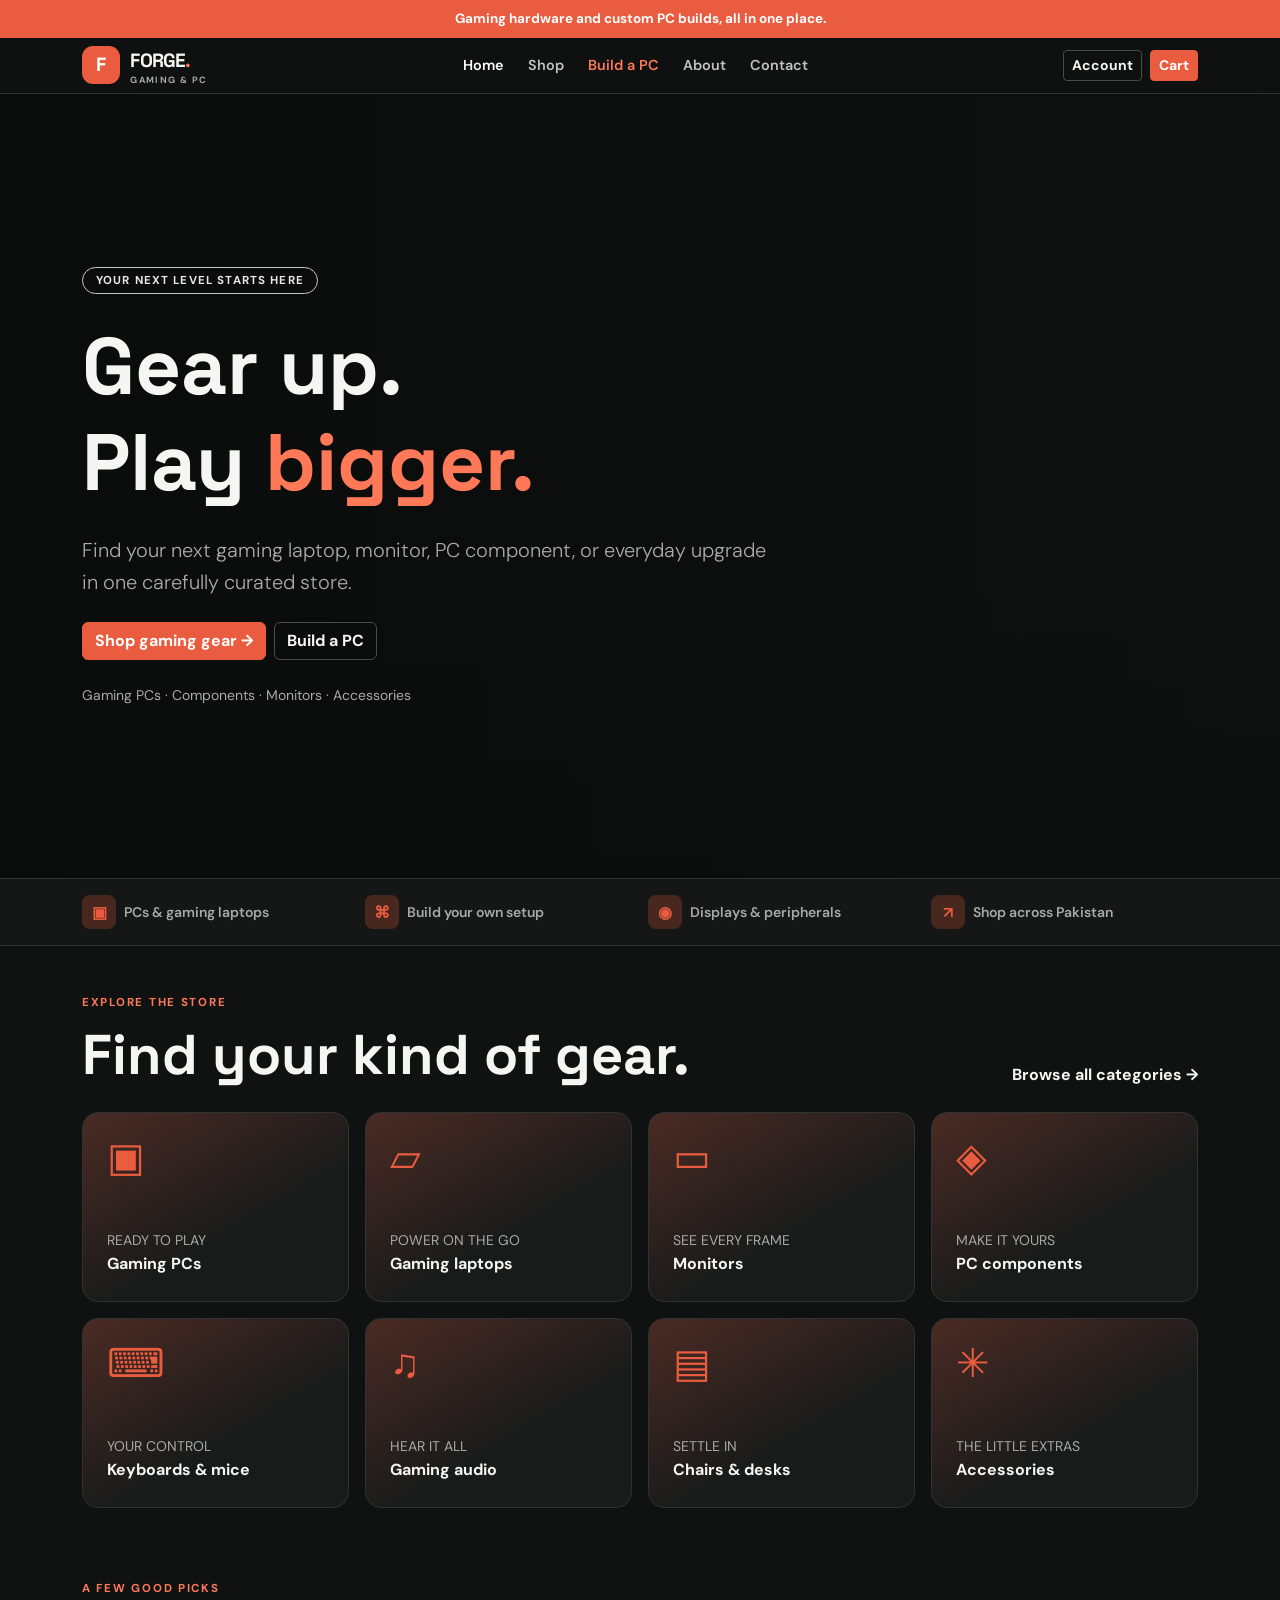
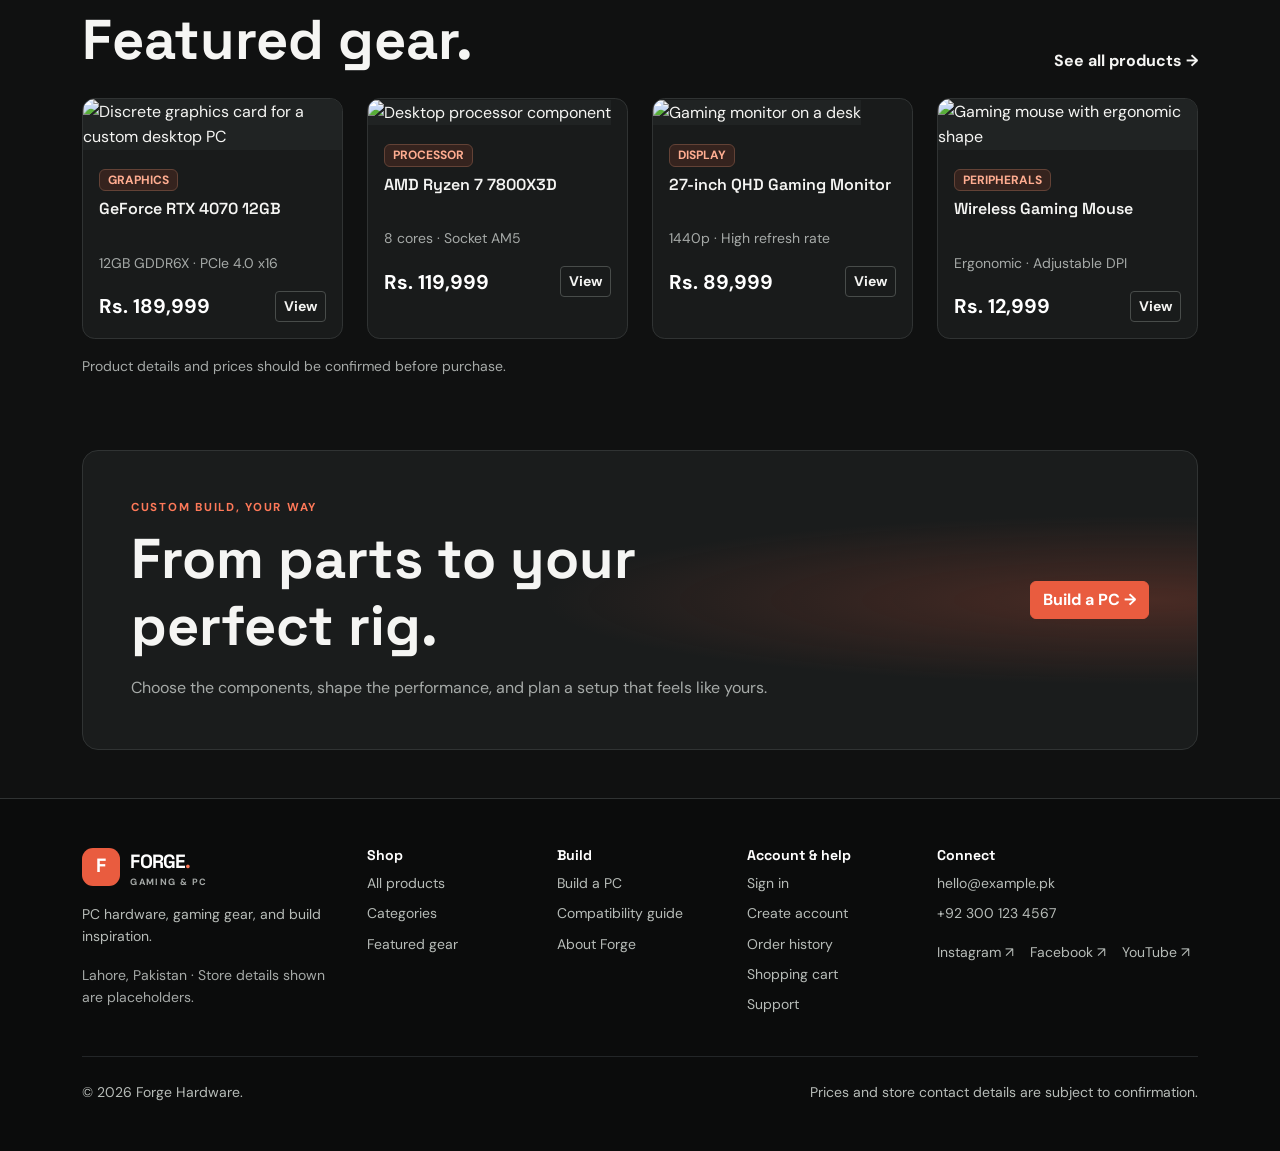
==== commit fbf02091: "another" ====
--- a/index.html
+++ b/index.html
@@ -18,8 +18,8 @@
     <div class="promo-strip text-center py-2">
       Gaming hardware and custom PC builds, all in one place.
     </div>
-    <nav class="site-nav">
-      <div class="container nav-wrap">
+    <nav class="site-nav sticky-top">
+      <div class="container d-flex align-items-center justify-content-between gap-3 py-2">
         <a class="navbar-brand" href="index.html" aria-label="Forge home">
           <span class="brand-mark">F</span>
           <span
@@ -27,7 +27,7 @@
             ><span class="brand-caption">Gaming & PC</span></span
           >
         </a>
-        <div class="desktop-links" aria-label="Main navigation">
+        <div class="d-none d-lg-flex align-items-center gap-4" aria-label="Main navigation">
           <a
             class="site-link active"
             href="index.html"
@@ -41,12 +41,12 @@
           <a class="site-link" href="about.html">About</a>
           <a class="site-link" href="contact.html">Contact</a>
         </div>
-        <div class="nav-actions">
-          <a class="btn btn-quiet btn-sm" href="login.html">Account</a>
-          <a class="btn btn-accent btn-sm" href="cart.html">Cart</a>
-        </div>
-        <details class="mobile-menu">
-          <summary class="btn btn-quiet btn-sm">
+        <div class="d-none d-lg-flex align-items-center gap-2">
+          <a class="btn btn-outline-light btn-sm" href="login.html">Account</a>
+          <a class="btn btn-primary btn-sm" href="cart.html">Cart</a>
+        </div>
+        <details class="d-lg-none position-relative mobile-menu">
+          <summary class="btn btn-outline-light btn-sm">
             <span aria-hidden="true">☰</span> Menu
           </summary>
           <div class="mobile-menu-panel" aria-label="Mobile navigation">
@@ -71,52 +71,52 @@
       <!-- Homepage sections introduce the store, categories, and featured gear. -->
       <section class="hero">
         <div class="container hero-content">
-          <div class="hero-copy">
-              <span class="hero-tag mb-4">YOUR NEXT LEVEL STARTS HERE</span>
-              <h1 class="display-title mb-4">
+          <div class="hero-copy py-5">
+              <span class="badge rounded-pill bg-transparent border border-secondary-subtle hero-tag mb-4">YOUR NEXT LEVEL STARTS HERE</span>
+              <h1 class="display-1 fw-bold mb-4">
                 Gear up.<br />Play <span class="text-accent">bigger.</span>
               </h1>
-              <p class="lead muted mb-4">
+              <p class="lead text-body-secondary mb-4">
                 Find your next gaming laptop, monitor, PC component, or
                 everyday upgrade in one carefully curated store.
               </p>
               <div class="d-flex flex-wrap gap-2">
-                <a class="btn btn-accent" href="products.html"
+                <a class="btn btn-primary" href="products.html"
                   >Shop gaming gear <span aria-hidden="true">→</span></a
                 >
-                <a class="btn btn-quiet" href="byo-pc.html">Build a PC</a>
+                <a class="btn btn-outline-light" href="byo-pc.html">Build a PC</a>
               </div>
-              <p class="small muted mt-4 mb-0">
+              <p class="small text-body-secondary mt-4 mb-0">
                 Gaming PCs · Components · Monitors · Accessories
               </p>
           </div>
         </div>
       </section>
 
-      <section class="trust-strip py-3">
+      <section class="trust-strip border-top border-bottom py-3">
         <div class="container">
           <div class="row g-3">
             <div class="col-6 col-lg-3">
-              <div class="trust-item">
-                <span class="trust-icon" aria-hidden="true">▣</span>
+              <div class="d-flex align-items-center gap-2 fw-semibold small text-body-secondary">
+                <span class="d-inline-flex align-items-center justify-content-center flex-shrink-0 rounded-3 bg-primary-subtle text-primary trust-icon" aria-hidden="true">▣</span>
                 <span>PCs & gaming laptops</span>
               </div>
             </div>
             <div class="col-6 col-lg-3">
-              <div class="trust-item">
-                <span class="trust-icon" aria-hidden="true">⌘</span>
+              <div class="d-flex align-items-center gap-2 fw-semibold small text-body-secondary">
+                <span class="d-inline-flex align-items-center justify-content-center flex-shrink-0 rounded-3 bg-primary-subtle text-primary trust-icon" aria-hidden="true">⌘</span>
                 <span>Build your own setup</span>
               </div>
             </div>
             <div class="col-6 col-lg-3">
-              <div class="trust-item">
-                <span class="trust-icon" aria-hidden="true">◉</span>
+              <div class="d-flex align-items-center gap-2 fw-semibold small text-body-secondary">
+                <span class="d-inline-flex align-items-center justify-content-center flex-shrink-0 rounded-3 bg-primary-subtle text-primary trust-icon" aria-hidden="true">◉</span>
                 <span>Displays & peripherals</span>
               </div>
             </div>
             <div class="col-6 col-lg-3">
-              <div class="trust-item">
-                <span class="trust-icon" aria-hidden="true">↗</span>
+              <div class="d-flex align-items-center gap-2 fw-semibold small text-body-secondary">
+                <span class="d-inline-flex align-items-center justify-content-center flex-shrink-0 rounded-3 bg-primary-subtle text-primary trust-icon" aria-hidden="true">↗</span>
                 <span>Shop across Pakistan</span>
               </div>
             </div>
@@ -124,12 +124,12 @@
         </div>
       </section>
 
-      <section class="section-space">
+      <section class="py-5">
         <div class="container">
-          <div class="section-heading">
+          <div class="d-flex flex-column flex-md-row align-items-md-end justify-content-between gap-3 mb-4">
             <div>
               <div class="eyebrow mb-2">EXPLORE THE STORE</div>
-              <h2 class="page-heading mb-0">Find your kind of gear.</h2>
+              <h2 class="display-4 fw-bold mb-0">Find your kind of gear.</h2>
             </div>
             <a class="fw-bold" href="products.html#gaming-pcs"
               >Browse all categories <span aria-hidden="true">→</span></a
@@ -137,73 +137,73 @@
           </div>
           <div class="row g-3">
             <div class="col-6 col-lg-3">
-              <a class="category-tile" href="products.html#gaming-pcs">
-                <span class="category-icon" aria-hidden="true">▣</span>
-                <span>
-                  <span class="d-block product-meta">READY TO PLAY</span>
+              <a class="category-tile d-flex flex-column justify-content-between h-100 p-4 rounded-4 border" href="products.html#gaming-pcs">
+                <span class="fs-1 text-primary category-icon" aria-hidden="true">▣</span>
+                <span>
+                  <span class="d-block small text-body-secondary">READY TO PLAY</span>
                   <strong>Gaming PCs</strong>
                 </span>
               </a>
             </div>
             <div class="col-6 col-lg-3">
-              <a class="category-tile" href="products.html#laptops">
-                <span class="category-icon" aria-hidden="true">▱</span>
-                <span>
-                  <span class="d-block product-meta">POWER ON THE GO</span>
+              <a class="category-tile d-flex flex-column justify-content-between h-100 p-4 rounded-4 border" href="products.html#laptops">
+                <span class="fs-1 text-primary category-icon" aria-hidden="true">▱</span>
+                <span>
+                  <span class="d-block small text-body-secondary">POWER ON THE GO</span>
                   <strong>Gaming laptops</strong>
                 </span>
               </a>
             </div>
             <div class="col-6 col-lg-3">
-              <a class="category-tile" href="products.html#monitors">
-                <span class="category-icon" aria-hidden="true">▭</span>
-                <span>
-                  <span class="d-block product-meta">SEE EVERY FRAME</span>
+              <a class="category-tile d-flex flex-column justify-content-between h-100 p-4 rounded-4 border" href="products.html#monitors">
+                <span class="fs-1 text-primary category-icon" aria-hidden="true">▭</span>
+                <span>
+                  <span class="d-block small text-body-secondary">SEE EVERY FRAME</span>
                   <strong>Monitors</strong>
                 </span>
               </a>
             </div>
             <div class="col-6 col-lg-3">
-              <a class="category-tile" href="products.html#components">
-                <span class="category-icon" aria-hidden="true">◈</span>
-                <span>
-                  <span class="d-block product-meta">MAKE IT YOURS</span>
+              <a class="category-tile d-flex flex-column justify-content-between h-100 p-4 rounded-4 border" href="products.html#components">
+                <span class="fs-1 text-primary category-icon" aria-hidden="true">◈</span>
+                <span>
+                  <span class="d-block small text-body-secondary">MAKE IT YOURS</span>
                   <strong>PC components</strong>
                 </span>
               </a>
             </div>
             <div class="col-6 col-lg-3">
-              <a class="category-tile" href="products.html#peripherals">
-                <span class="category-icon" aria-hidden="true">⌨</span>
-                <span>
-                  <span class="d-block product-meta">YOUR CONTROL</span>
+              <a class="category-tile d-flex flex-column justify-content-between h-100 p-4 rounded-4 border" href="products.html#peripherals">
+                <span class="fs-1 text-primary category-icon" aria-hidden="true">⌨</span>
+                <span>
+                  <span class="d-block small text-body-secondary">YOUR CONTROL</span>
                   <strong>Keyboards & mice</strong>
                 </span>
               </a>
             </div>
             <div class="col-6 col-lg-3">
-              <a class="category-tile" href="products.html#audio">
-                <span class="category-icon" aria-hidden="true">♫</span>
-                <span>
-                  <span class="d-block product-meta">HEAR IT ALL</span>
+              <a class="category-tile d-flex flex-column justify-content-between h-100 p-4 rounded-4 border" href="products.html#audio">
+                <span class="fs-1 text-primary category-icon" aria-hidden="true">♫</span>
+                <span>
+                  <span class="d-block small text-body-secondary">HEAR IT ALL</span>
                   <strong>Gaming audio</strong>
                 </span>
               </a>
             </div>
             <div class="col-6 col-lg-3">
-              <a class="category-tile" href="products.html#chairs">
-                <span class="category-icon" aria-hidden="true">▤</span>
-                <span>
-                  <span class="d-block product-meta">SETTLE IN</span>
+              <a class="category-tile d-flex flex-column justify-content-between h-100 p-4 rounded-4 border" href="products.html#chairs">
+                <span class="fs-1 text-primary category-icon" aria-hidden="true">▤</span>
+                <span>
+                  <span class="d-block small text-body-secondary">SETTLE IN</span>
                   <strong>Chairs & desks</strong>
                 </span>
               </a>
             </div>
             <div class="col-6 col-lg-3">
-              <a class="category-tile" href="products.html#accessories">
-                <span class="category-icon" aria-hidden="true">✳</span>
-                <span>
-                  <span class="d-block product-meta">THE LITTLE EXTRAS</span>
+              <a class="category-tile d-flex flex-column justify-content-between h-100 p-4 rounded-4 border" href="products.html#accessories">
+                <span class="fs-1 text-primary category-icon" aria-hidden="true">✳</span>
+                <span>
+                  <span class="d-block small text-body-secondary">THE LITTLE EXTRAS</span>
                   <strong>Accessories</strong>
                 </span>
               </a>
@@ -212,12 +212,12 @@
         </div>
       </section>
 
-      <section class="section-tight" id="featured">
+      <section class="py-4" id="featured">
         <div class="container">
-          <div class="section-heading">
+          <div class="d-flex flex-column flex-md-row align-items-md-end justify-content-between gap-3 mb-4">
             <div>
               <div class="eyebrow mb-2">A FEW GOOD PICKS</div>
-              <h2 class="page-heading mb-0">Featured gear.</h2>
+              <h2 class="display-4 fw-bold mb-0">Featured gear.</h2>
             </div>
             <a class="fw-bold" href="products.html"
               >See all products <span aria-hidden="true">→</span></a
@@ -225,23 +225,23 @@
           </div>
           <div class="row g-4">
             <div class="col-sm-6 col-lg-3">
-              <article class="product-card">
+              <article class="card h-100 product-card">
                 <a href="product-details.html">
                   <img
-                    class="product-image"
+                    class="product-image w-100 object-fit-cover"
                     src="https://images.unsplash.com/photo-1591488320449-011701bb6704?auto=format&fit=crop&w=850&q=80"
                     alt="Discrete graphics card for a custom desktop PC"
                   />
                 </a>
-                <div class="product-body">
+                <div class="card-body p-3">
                   <span class="badge badge-soft mb-2">GRAPHICS</span>
                   <a href="product-details.html">
-                    <h3 class="product-title">GeForce RTX 4070 12GB</h3>
+                    <h3 class="h6 fw-semibold product-title">GeForce RTX 4070 12GB</h3>
                   </a>
-                  <p class="product-meta">12GB GDDR6X · PCIe 4.0 x16</p>
+                  <p class="small text-body-secondary">12GB GDDR6X · PCIe 4.0 x16</p>
                   <div class="d-flex align-items-center justify-content-between gap-2">
-                    <span class="price">Rs. 189,999</span>
-                    <a class="btn btn-quiet btn-sm" href="product-details.html"
+                    <span class="price fw-bold fs-5">Rs. 189,999</span>
+                    <a class="btn btn-outline-light btn-sm" href="product-details.html"
                       >View</a
                     >
                   </div>
@@ -249,23 +249,23 @@
               </article>
             </div>
             <div class="col-sm-6 col-lg-3">
-              <article class="product-card">
+              <article class="card h-100 product-card">
                 <a href="product-details.html">
                   <img
-                    class="product-image"
+                    class="product-image w-100 object-fit-cover"
                     src="https://images.unsplash.com/photo-1555617981-dac3880eac6e?auto=format&fit=crop&w=850&q=80"
                     alt="Desktop processor component"
                   />
                 </a>
-                <div class="product-body">
+                <div class="card-body p-3">
                   <span class="badge badge-soft mb-2">PROCESSOR</span>
                   <a href="product-details.html">
-                    <h3 class="product-title">AMD Ryzen 7 7800X3D</h3>
+                    <h3 class="h6 fw-semibold product-title">AMD Ryzen 7 7800X3D</h3>
                   </a>
-                  <p class="product-meta">8 cores · Socket AM5</p>
+                  <p class="small text-body-secondary">8 cores · Socket AM5</p>
                   <div class="d-flex align-items-center justify-content-between gap-2">
-                    <span class="price">Rs. 119,999</span>
-                    <a class="btn btn-quiet btn-sm" href="product-details.html"
+                    <span class="price fw-bold fs-5">Rs. 119,999</span>
+                    <a class="btn btn-outline-light btn-sm" href="product-details.html"
                       >View</a
                     >
                   </div>
@@ -273,23 +273,23 @@
               </article>
             </div>
             <div class="col-sm-6 col-lg-3">
-              <article class="product-card">
+              <article class="card h-100 product-card">
                 <a href="product-details.html">
                   <img
-                    class="product-image"
+                    class="product-image w-100 object-fit-cover"
                     src="https://images.unsplash.com/photo-1527443224154-c4a3942d3acf?auto=format&fit=crop&w=850&q=80"
                     alt="Gaming monitor on a desk"
                   />
                 </a>
-                <div class="product-body">
+                <div class="card-body p-3">
                   <span class="badge badge-soft mb-2">DISPLAY</span>
                   <a href="product-details.html">
-                    <h3 class="product-title">27-inch QHD Gaming Monitor</h3>
+                    <h3 class="h6 fw-semibold product-title">27-inch QHD Gaming Monitor</h3>
                   </a>
-                  <p class="product-meta">1440p · High refresh rate</p>
+                  <p class="small text-body-secondary">1440p · High refresh rate</p>
                   <div class="d-flex align-items-center justify-content-between gap-2">
-                    <span class="price">Rs. 89,999</span>
-                    <a class="btn btn-quiet btn-sm" href="product-details.html"
+                    <span class="price fw-bold fs-5">Rs. 89,999</span>
+                    <a class="btn btn-outline-light btn-sm" href="product-details.html"
                       >View</a
                     >
                   </div>
@@ -297,23 +297,23 @@
               </article>
             </div>
             <div class="col-sm-6 col-lg-3">
-              <article class="product-card">
+              <article class="card h-100 product-card">
                 <a href="product-details.html">
                   <img
-                    class="product-image"
+                    class="product-image w-100 object-fit-cover"
                     src="https://images.unsplash.com/photo-1615663245857-ac93bb7c39e7?auto=format&fit=crop&w=850&q=80"
                     alt="Gaming mouse with ergonomic shape"
                   />
                 </a>
-                <div class="product-body">
+                <div class="card-body p-3">
                   <span class="badge badge-soft mb-2">PERIPHERALS</span>
                   <a href="product-details.html">
-                    <h3 class="product-title">Wireless Gaming Mouse</h3>
+                    <h3 class="h6 fw-semibold product-title">Wireless Gaming Mouse</h3>
                   </a>
-                  <p class="product-meta">Ergonomic · Adjustable DPI</p>
+                  <p class="small text-body-secondary">Ergonomic · Adjustable DPI</p>
                   <div class="d-flex align-items-center justify-content-between gap-2">
-                    <span class="price">Rs. 12,999</span>
-                    <a class="btn btn-quiet btn-sm" href="product-details.html"
+                    <span class="price fw-bold fs-5">Rs. 12,999</span>
+                    <a class="btn btn-outline-light btn-sm" href="product-details.html"
                       >View</a
                     >
                   </div>
@@ -321,25 +321,25 @@
               </article>
             </div>
           </div>
-          <p class="price-note mt-3 mb-0">
+          <p class="small text-body-secondary mt-3 mb-0">
             Product details and prices should be confirmed before purchase.
           </p>
         </div>
       </section>
 
-      <section class="section-space">
+      <section class="py-5">
         <div class="container">
-          <div class="deal-banner row align-items-center g-0">
+          <div class="deal-banner border rounded-4 overflow-hidden row align-items-center g-0">
             <div class="col-lg-8 p-4 p-lg-5">
               <div class="eyebrow mb-2">CUSTOM BUILD, YOUR WAY</div>
-              <h2 class="page-heading mb-3">From parts to your perfect rig.</h2>
-              <p class="muted mb-0">
+              <h2 class="display-4 fw-bold mb-3">From parts to your perfect rig.</h2>
+              <p class="text-body-secondary mb-0">
                 Choose the components, shape the performance, and plan a setup
                 that feels like yours.
               </p>
             </div>
             <div class="col-lg-4 p-4 p-lg-5 text-lg-end">
-              <a class="btn btn-accent" href="byo-pc.html"
+              <a class="btn btn-primary" href="byo-pc.html"
                 >Build a PC <span aria-hidden="true">→</span></a
               >
             </div>
@@ -362,7 +362,7 @@
             <p class="small mt-3">
               PC hardware, gaming gear, and build inspiration.
             </p>
-            <p class="small muted mb-0">
+            <p class="small text-body-secondary mb-0">
               Lahore, Pakistan · Store details shown are placeholders.
             </p>
           </div>
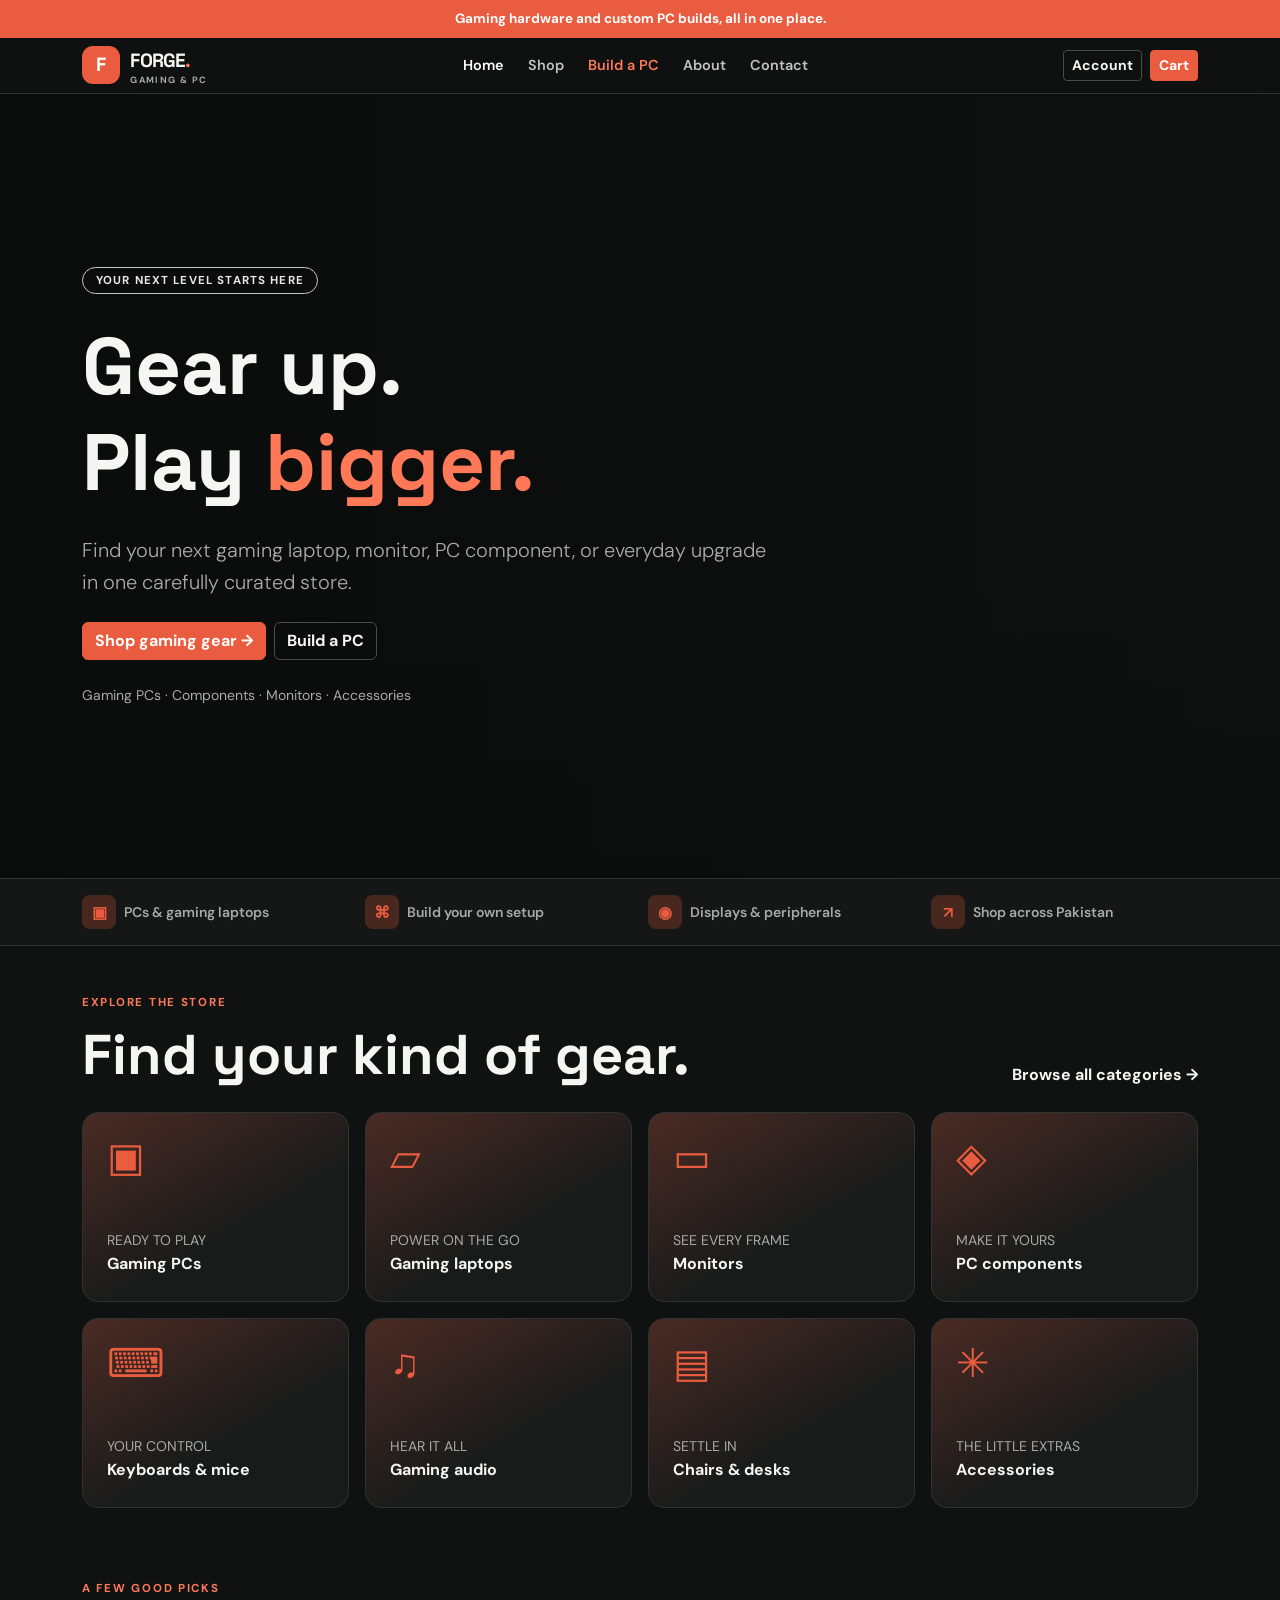
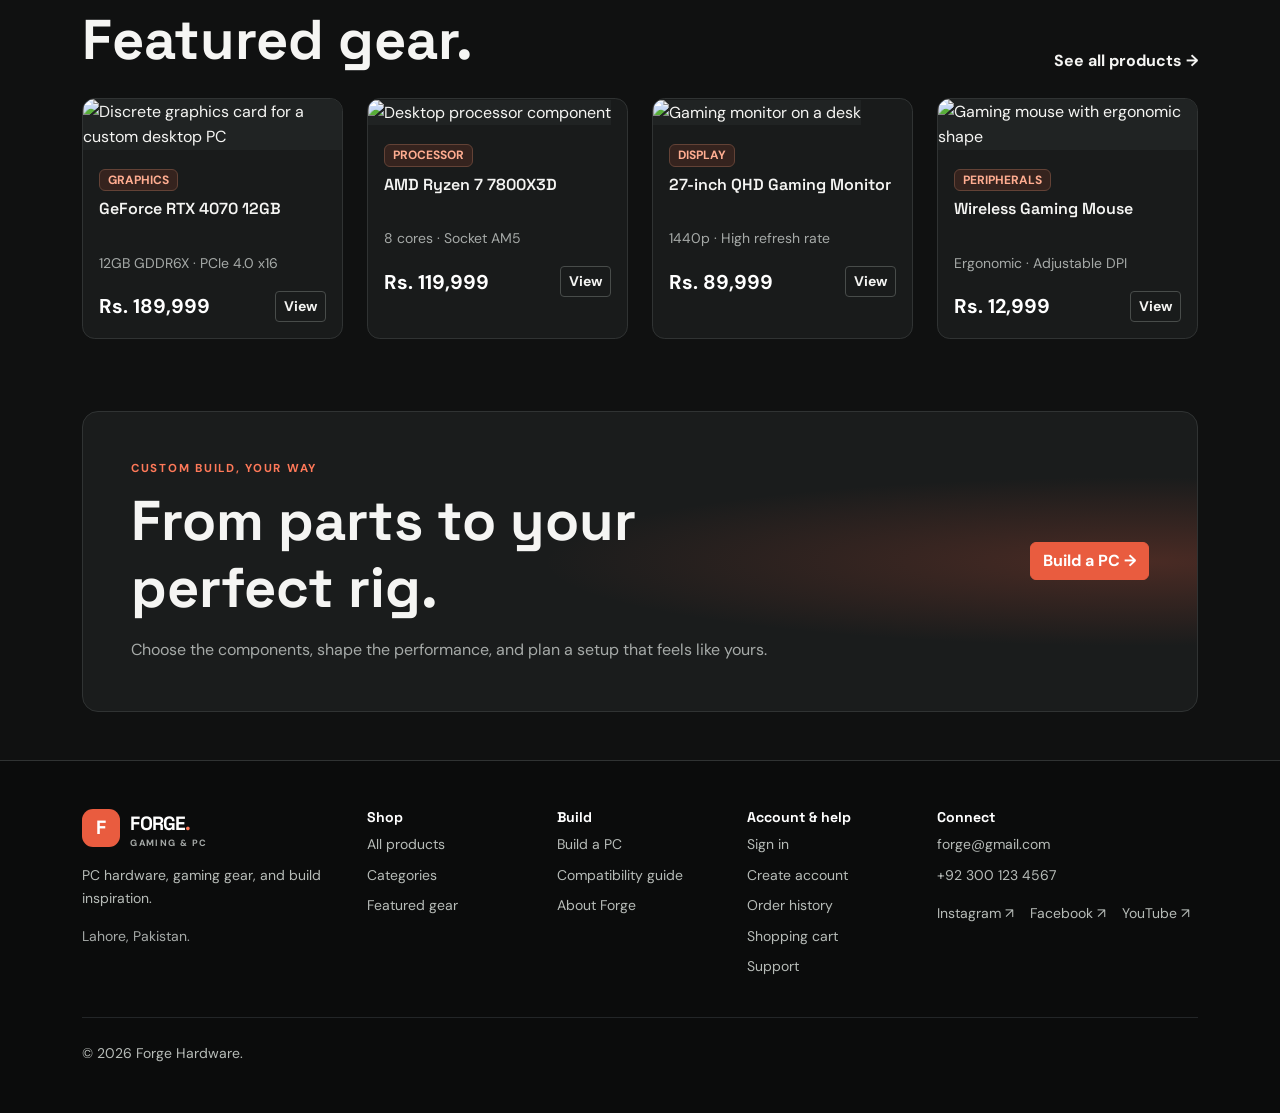
==== commit dffe9f7a: "Customization" ====
--- a/index.html
+++ b/index.html
@@ -321,9 +321,6 @@
               </article>
             </div>
           </div>
-          <p class="small text-body-secondary mt-3 mb-0">
-            Product details and prices should be confirmed before purchase.
-          </p>
         </div>
       </section>
 
@@ -363,7 +360,7 @@
               PC hardware, gaming gear, and build inspiration.
             </p>
             <p class="small text-body-secondary mb-0">
-              Lahore, Pakistan · Store details shown are placeholders.
+              Lahore, Pakistan.
             </p>
           </div>
           <div class="col-6 col-lg-2">
@@ -399,7 +396,7 @@
           <div class="col-6 col-lg-3">
             <h2>Connect</h2>
             <ul class="list-unstyled d-grid gap-2 small">
-              <li><a href="mailto:hello@example.pk">hello@example.pk</a></li>
+              <li><a href="mailto:forge@gmail.com">forge@gmail.com</a></li>
               <li><a href="tel:+923001234567">+92 300 123 4567</a></li>
             </ul>
             <div class="d-flex flex-wrap gap-3 small">
@@ -427,7 +424,6 @@
         <hr class="border-secondary my-4" />
         <div class="d-flex justify-content-between flex-wrap gap-2 small">
           <span>&copy; 2026 Forge Hardware.</span>
-          <span>Prices and store contact details are subject to confirmation.</span>
         </div>
       </div>
     </footer>
